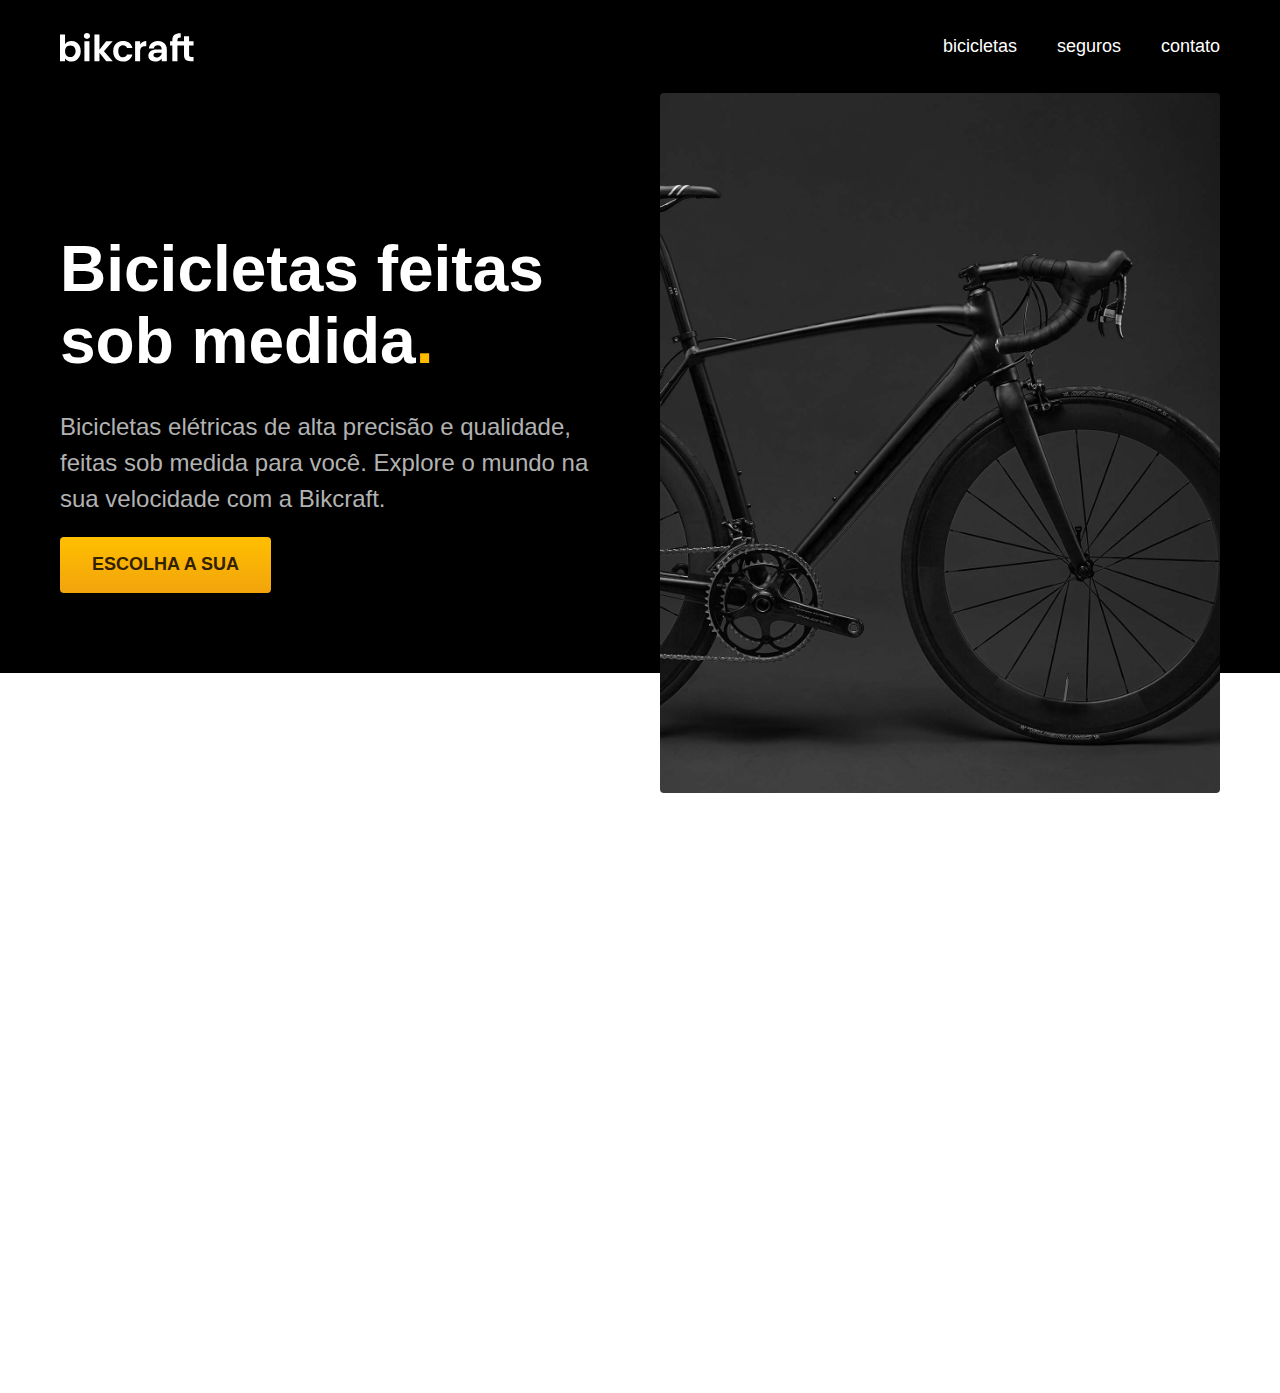
==== index.html @ 52e26231 "alteracoes" ====
<!DOCTYPE html>
<html lang="pt-br">

<head>
  <meta charset="UTF-8">
  <meta http-equiv="X-UA-Compatible" content="IE=edge">
  <meta name="viewport" content="width=device-width, initial-scale=1.0">
  <title>Bikcraft - Bicicletas Elétricas </title>
  <meta name="Bicicletas elétricas de alta precisão e qualidade, feitas sob medida para o cliente. Explore o mundo na sua velocidade com a Bikcraft.">
  <link rel="stylesheet" href="css/style.css">

</head>

<body>
  <header class="header-bg">
    <div class="header">
      <a href="./"><img src="img/bikcraft.svg" alt="Bikcraft"></a>

      <nav aria-label="primaria">
        <ul class="header-menu">
          <li><a href="./bicicletas.html">bicicletas</a></li>
          <li><a href="./seguros.html">seguros</a></li>
          <li><a href="./contato.html">contato</a></li>
        </ul>
      </nav>
    </div>
  </header>
  <main class="introducao-bg">
    <div class="introducao">
      <div class="introducao-conteudo">
        <h1>Bicicletas feitas sob medida<span>.</span></h1>
        <p>Bicicletas elétricas de alta precisão e qualidade, feitas sob medida para você. Explore o mundo na sua velocidade com a Bikcraft. </p>
        <a href="./bicicletas.html">Escolha a sua</a>
      </div>
      <div>
        <img src="img/fotos/introducao.jpg" alt="Bicicleta elétrica preta">
      </div>
    </div>
  </main>
</body>

</html>
---- css/style.css ----
body {
  margin: 0px;
  font-family: Arial, Helvetica, sans-serif;
  padding-bottom: 600px;
}

h1,
ul,
p {
  margin: 0px;
}

ul {
  padding: 0px;
  list-style: none;
}

a {
  text-decoration: none;
  color: inherit;
}

img {
  max-width: 100%;
  display: block;
}

.header-bg {
  background-color: #000000;
}

.header {
  display: flex;
  flex-wrap: wrap;
  justify-content: space-between;
  gap: 20px;
  align-items: center;
  box-sizing: border-box;
  padding: 20px;
  max-width: 1200px;
  margin-left: auto;
  margin-right: auto;
}

.header-menu {
  display: flex;
  flex-wrap: wrap;
  gap: 40px;
}

.header-menu a {
  color: #ffffff;
  display: inline-block;
  padding: 16px 0px;
  font-size: 18px;
  position: relative;
}

.header-menu a:after {
  content: "";
  display: block;
  height: 2px;
  width: 0px;
  background: #ffffff;
  margin-top: 4px;
  transition: 0.3s;
  position: absolute;
}

.header-menu a:hover:after {
  width: 100%;
}

@media (max-width: 800px) {
  .header-menu {
    gap: 20px;
  }
  .header-menu a {
    background: #111111;
    padding: 12px 16px;
    border-radius: 4px;
  }
  .header-menu a:hover {
    background: #2e2e2e;
  }
  .header a:after {
    display: none;
  }
}

@media (max-width: 600px) {
  .header-menu {
    gap: 12px;
  }
  .header-menu a {
    padding: 8px 12px;
    font-size: 14px;
  }
}

.introducao-bg {
  background: #000000;
  color: #ffffff;
  box-shadow: inset 0 -120px #ffffff;
}

.introducao {
  display: grid;
  grid-template-columns: 1fr 1fr;
  gap: 0px 40px;
  box-sizing: border-box;
  max-width: 1200px;
  padding-left: 20px;
  padding-right: 20px;
  margin-left: auto;
  margin-right: auto;
}

.introducao-conteudo {
  align-self: end;
  padding-bottom: 200px;
}

.introducao img {
  height: 100%;
  object-fit: cover;
  border-radius: 4px;
}

.introducao h1 {
  margin-bottom: 32px;
  font-size: 64px;
  line-height: 1.125;
}

.introducao h1 span {
  color: #ffbb00;
}

.introducao p {
  margin-bottom: 20px;
  font-size: 24px;
  line-height: 1.5;
  color: #b2b2b2;
}

.introducao a {
  display: inline-block;
  padding: 16px 32px;
  background: linear-gradient(#ffbf00, #f2a40c);
  border-radius: 4px;
  box-shadow: 0 1px 2px rgba(0, 0, 0, 0.1);
  text-transform: uppercase;
  color: #332200;
  font-size: 18px;
  line-height: 1.33;
  font-weight: bold;
}

.introducao a:hover {
  background: linear-gradient(#ffb60d, #e59317);
}
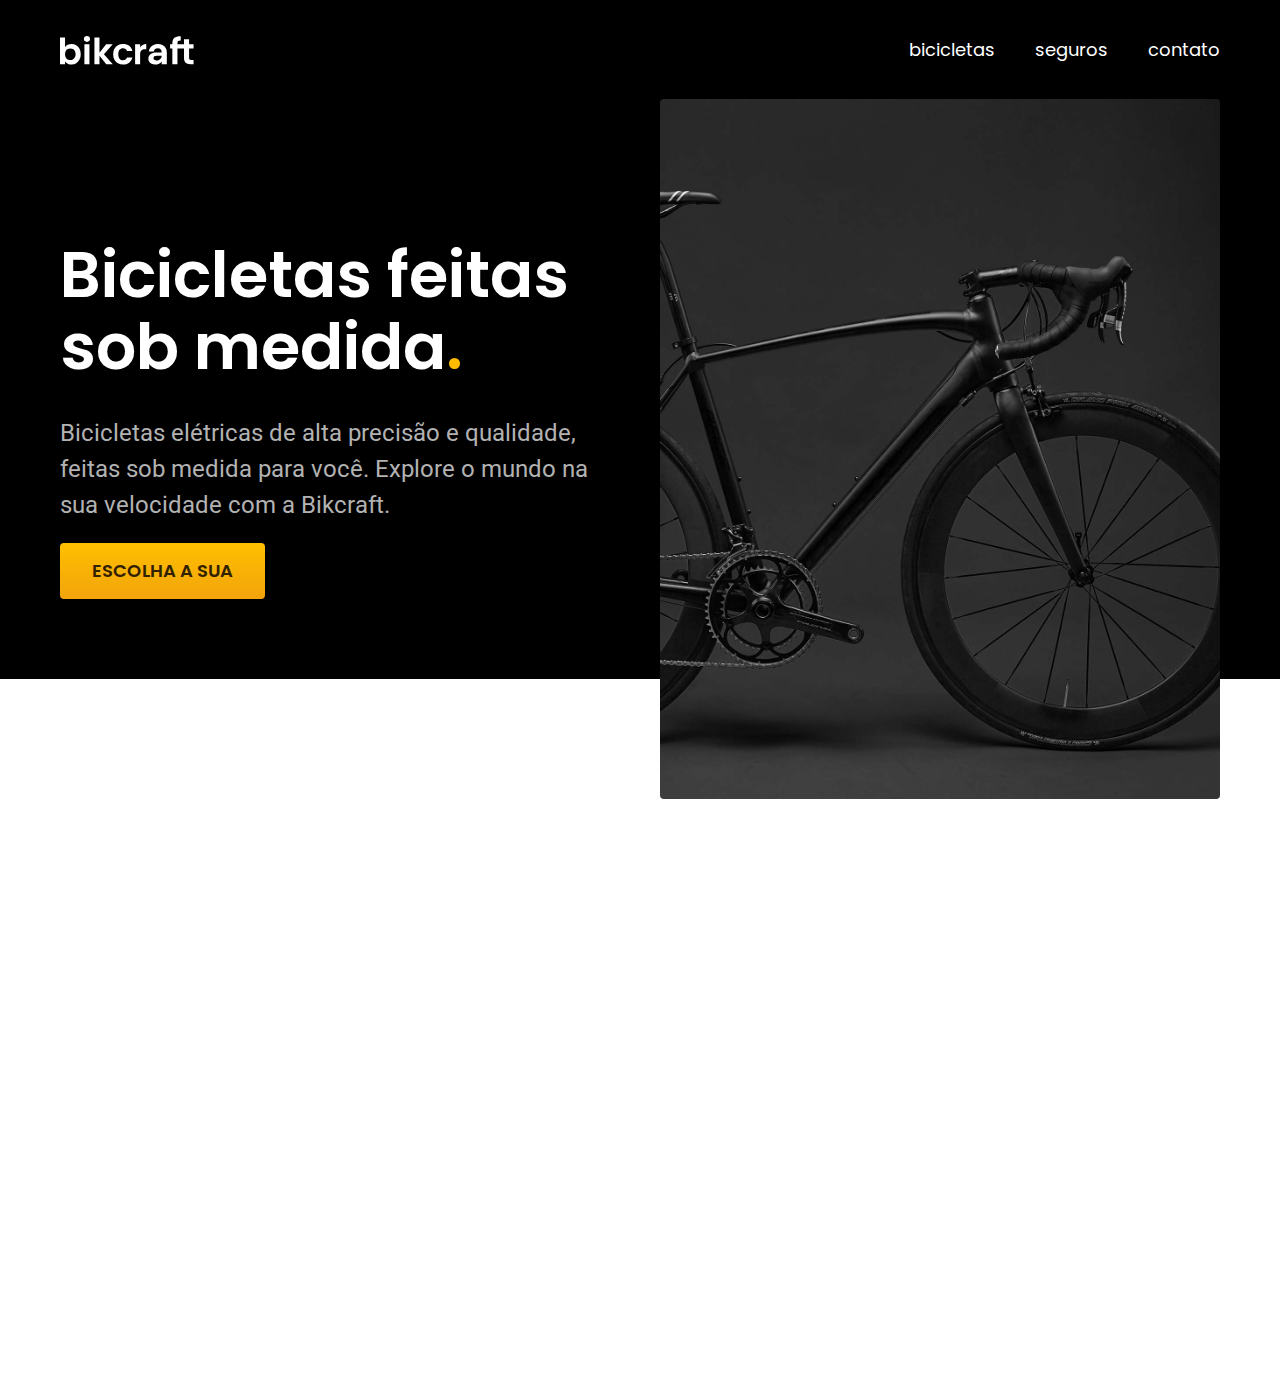
==== commit 17a36cf6: "alteracoes" ====
--- a/index.html
+++ b/index.html
@@ -8,6 +8,9 @@
   <title>Bikcraft - Bicicletas Elétricas </title>
   <meta name="Bicicletas elétricas de alta precisão e qualidade, feitas sob medida para o cliente. Explore o mundo na sua velocidade com a Bikcraft.">
   <link rel="stylesheet" href="css/style.css">
+  <link rel="preconnect" href="https://fonts.googleapis.com">
+  <link rel="preconnect" href="https://fonts.gstatic.com" crossorigin>
+  <link href="https://fonts.googleapis.com/css2?family=Fira+Sans:wght@400;700&family=Poppins:wght@400;600&family=Roboto:wght@400;500&display=swap" rel="stylesheet">
 
 </head>
 
--- a/css/style.css
+++ b/css/style.css
@@ -54,6 +54,8 @@
   padding: 16px 0px;
   font-size: 18px;
   position: relative;
+  font-family: "Poppins";
+  font-weight: 400;
 }
 
 .header-menu a:after {
@@ -131,6 +133,8 @@
   margin-bottom: 32px;
   font-size: 64px;
   line-height: 1.125;
+  font-family: "Poppins";
+  font-weight: 600;
 }
 
 .introducao h1 span {
@@ -142,6 +146,8 @@
   font-size: 24px;
   line-height: 1.5;
   color: #b2b2b2;
+  font-family: "Roboto";
+  font-weight: 400;
 }
 
 .introducao a {
@@ -154,9 +160,49 @@
   color: #332200;
   font-size: 18px;
   line-height: 1.33;
-  font-weight: bold;
+  font-family: "Poppins";
+  font-weight: 600;
 }
 
 .introducao a:hover {
   background: linear-gradient(#ffb60d, #e59317);
 }
+
+@media (max-width: 600px) {
+  .introducao a {
+    padding: 12px 16px;
+    font-size: 16px;
+  }
+}
+
+@media (max-width: 1200px) {
+  .introducao h1 {
+    font-size: 48px;
+  }
+  .introducao p {
+    font-size: 18px;
+  }
+}
+
+@media (max-width: 800px) {
+  .introducao-bg {
+    background: #111111;
+    padding-top: 40px;
+    box-shadow: inset 0 -60px #ffffff;
+  }
+  .introducao {
+    grid-template-columns: 1fr;
+    gap: 32px;
+  }
+  .introducao-conteudo {
+    padding-bottom: 0px;
+  }
+  .introducao h1 {
+    font-size: 32px;
+    margin-bottom: 16px;
+  }
+  .introducao img {
+    height: 300px;
+    width: 100%;
+  }
+}
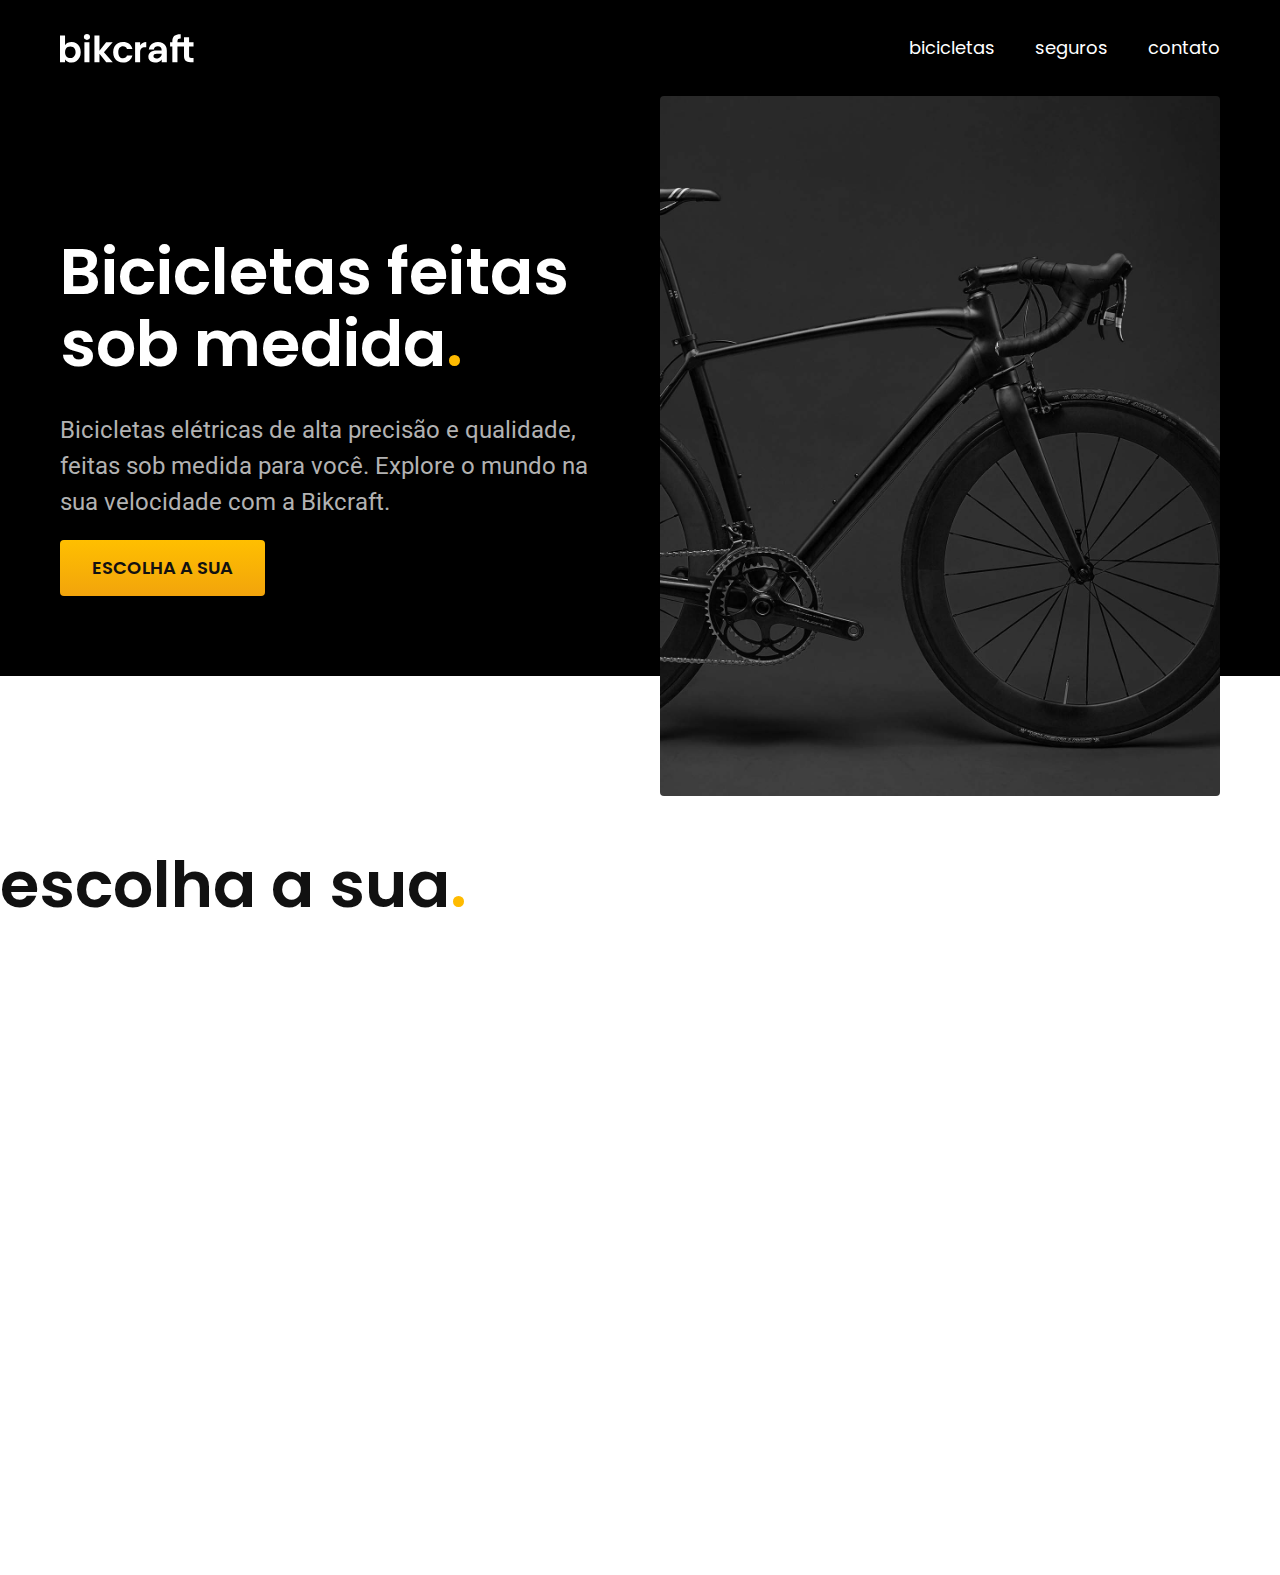
==== commit de8688c9: "css utilitario" ====
--- a/index.html
+++ b/index.html
@@ -20,7 +20,7 @@
       <a href="./"><img src="img/bikcraft.svg" alt="Bikcraft"></a>
 
       <nav aria-label="primaria">
-        <ul class="header-menu">
+        <ul class="header-menu font-1-m cor-0">
           <li><a href="./bicicletas.html">bicicletas</a></li>
           <li><a href="./seguros.html">seguros</a></li>
           <li><a href="./contato.html">contato</a></li>
@@ -31,15 +31,16 @@
   <main class="introducao-bg">
     <div class="introducao">
       <div class="introducao-conteudo">
-        <h1>Bicicletas feitas sob medida<span>.</span></h1>
-        <p>Bicicletas elétricas de alta precisão e qualidade, feitas sob medida para você. Explore o mundo na sua velocidade com a Bikcraft. </p>
-        <a href="./bicicletas.html">Escolha a sua</a>
+        <h1 class="font-1-xxl cor-0">Bicicletas feitas sob medida<span class="cor-p1">.</span></h1>
+        <p class="font-2-l cor-5">Bicicletas elétricas de alta precisão e qualidade, feitas sob medida para você. Explore o mundo na sua velocidade com a Bikcraft. </p>
+        <a class="botao" href="./bicicletas.html">Escolha a sua</a>
       </div>
       <div>
         <img src="img/fotos/introducao.jpg" alt="Bicicleta elétrica preta">
       </div>
     </div>
   </main>
+  <h2 class="font-1-xxl">escolha a sua<span class="cor-p1">.</span></h2>
 </body>
 
 </html>--- a/css/style.css
+++ b/css/style.css
@@ -1,208 +1,10 @@
-body {
-  margin: 0px;
-  font-family: Arial, Helvetica, sans-serif;
-  padding-bottom: 600px;
-}
+@import "home/introducao.css";
+@import "utilidades/tipografia.css";
+@import "utilidades/cores.css";
+@import "global/global.css";
 
-h1,
-ul,
-p {
-  margin: 0px;
-}
+/* Utilidades */
+@import "utilidades/componentes.css";
 
-ul {
-  padding: 0px;
-  list-style: none;
-}
-
-a {
-  text-decoration: none;
-  color: inherit;
-}
-
-img {
-  max-width: 100%;
-  display: block;
-}
-
-.header-bg {
-  background-color: #000000;
-}
-
-.header {
-  display: flex;
-  flex-wrap: wrap;
-  justify-content: space-between;
-  gap: 20px;
-  align-items: center;
-  box-sizing: border-box;
-  padding: 20px;
-  max-width: 1200px;
-  margin-left: auto;
-  margin-right: auto;
-}
-
-.header-menu {
-  display: flex;
-  flex-wrap: wrap;
-  gap: 40px;
-}
-
-.header-menu a {
-  color: #ffffff;
-  display: inline-block;
-  padding: 16px 0px;
-  font-size: 18px;
-  position: relative;
-  font-family: "Poppins";
-  font-weight: 400;
-}
-
-.header-menu a:after {
-  content: "";
-  display: block;
-  height: 2px;
-  width: 0px;
-  background: #ffffff;
-  margin-top: 4px;
-  transition: 0.3s;
-  position: absolute;
-}
-
-.header-menu a:hover:after {
-  width: 100%;
-}
-
-@media (max-width: 800px) {
-  .header-menu {
-    gap: 20px;
-  }
-  .header-menu a {
-    background: #111111;
-    padding: 12px 16px;
-    border-radius: 4px;
-  }
-  .header-menu a:hover {
-    background: #2e2e2e;
-  }
-  .header a:after {
-    display: none;
-  }
-}
-
-@media (max-width: 600px) {
-  .header-menu {
-    gap: 12px;
-  }
-  .header-menu a {
-    padding: 8px 12px;
-    font-size: 14px;
-  }
-}
-
-.introducao-bg {
-  background: #000000;
-  color: #ffffff;
-  box-shadow: inset 0 -120px #ffffff;
-}
-
-.introducao {
-  display: grid;
-  grid-template-columns: 1fr 1fr;
-  gap: 0px 40px;
-  box-sizing: border-box;
-  max-width: 1200px;
-  padding-left: 20px;
-  padding-right: 20px;
-  margin-left: auto;
-  margin-right: auto;
-}
-
-.introducao-conteudo {
-  align-self: end;
-  padding-bottom: 200px;
-}
-
-.introducao img {
-  height: 100%;
-  object-fit: cover;
-  border-radius: 4px;
-}
-
-.introducao h1 {
-  margin-bottom: 32px;
-  font-size: 64px;
-  line-height: 1.125;
-  font-family: "Poppins";
-  font-weight: 600;
-}
-
-.introducao h1 span {
-  color: #ffbb00;
-}
-
-.introducao p {
-  margin-bottom: 20px;
-  font-size: 24px;
-  line-height: 1.5;
-  color: #b2b2b2;
-  font-family: "Roboto";
-  font-weight: 400;
-}
-
-.introducao a {
-  display: inline-block;
-  padding: 16px 32px;
-  background: linear-gradient(#ffbf00, #f2a40c);
-  border-radius: 4px;
-  box-shadow: 0 1px 2px rgba(0, 0, 0, 0.1);
-  text-transform: uppercase;
-  color: #332200;
-  font-size: 18px;
-  line-height: 1.33;
-  font-family: "Poppins";
-  font-weight: 600;
-}
-
-.introducao a:hover {
-  background: linear-gradient(#ffb60d, #e59317);
-}
-
-@media (max-width: 600px) {
-  .introducao a {
-    padding: 12px 16px;
-    font-size: 16px;
-  }
-}
-
-@media (max-width: 1200px) {
-  .introducao h1 {
-    font-size: 48px;
-  }
-  .introducao p {
-    font-size: 18px;
-  }
-}
-
-@media (max-width: 800px) {
-  .introducao-bg {
-    background: #111111;
-    padding-top: 40px;
-    box-shadow: inset 0 -60px #ffffff;
-  }
-  .introducao {
-    grid-template-columns: 1fr;
-    gap: 32px;
-  }
-  .introducao-conteudo {
-    padding-bottom: 0px;
-  }
-  .introducao h1 {
-    font-size: 32px;
-    margin-bottom: 16px;
-  }
-  .introducao img {
-    height: 300px;
-    width: 100%;
-  }
-}
+/* Home */
+@import "global/header.css";
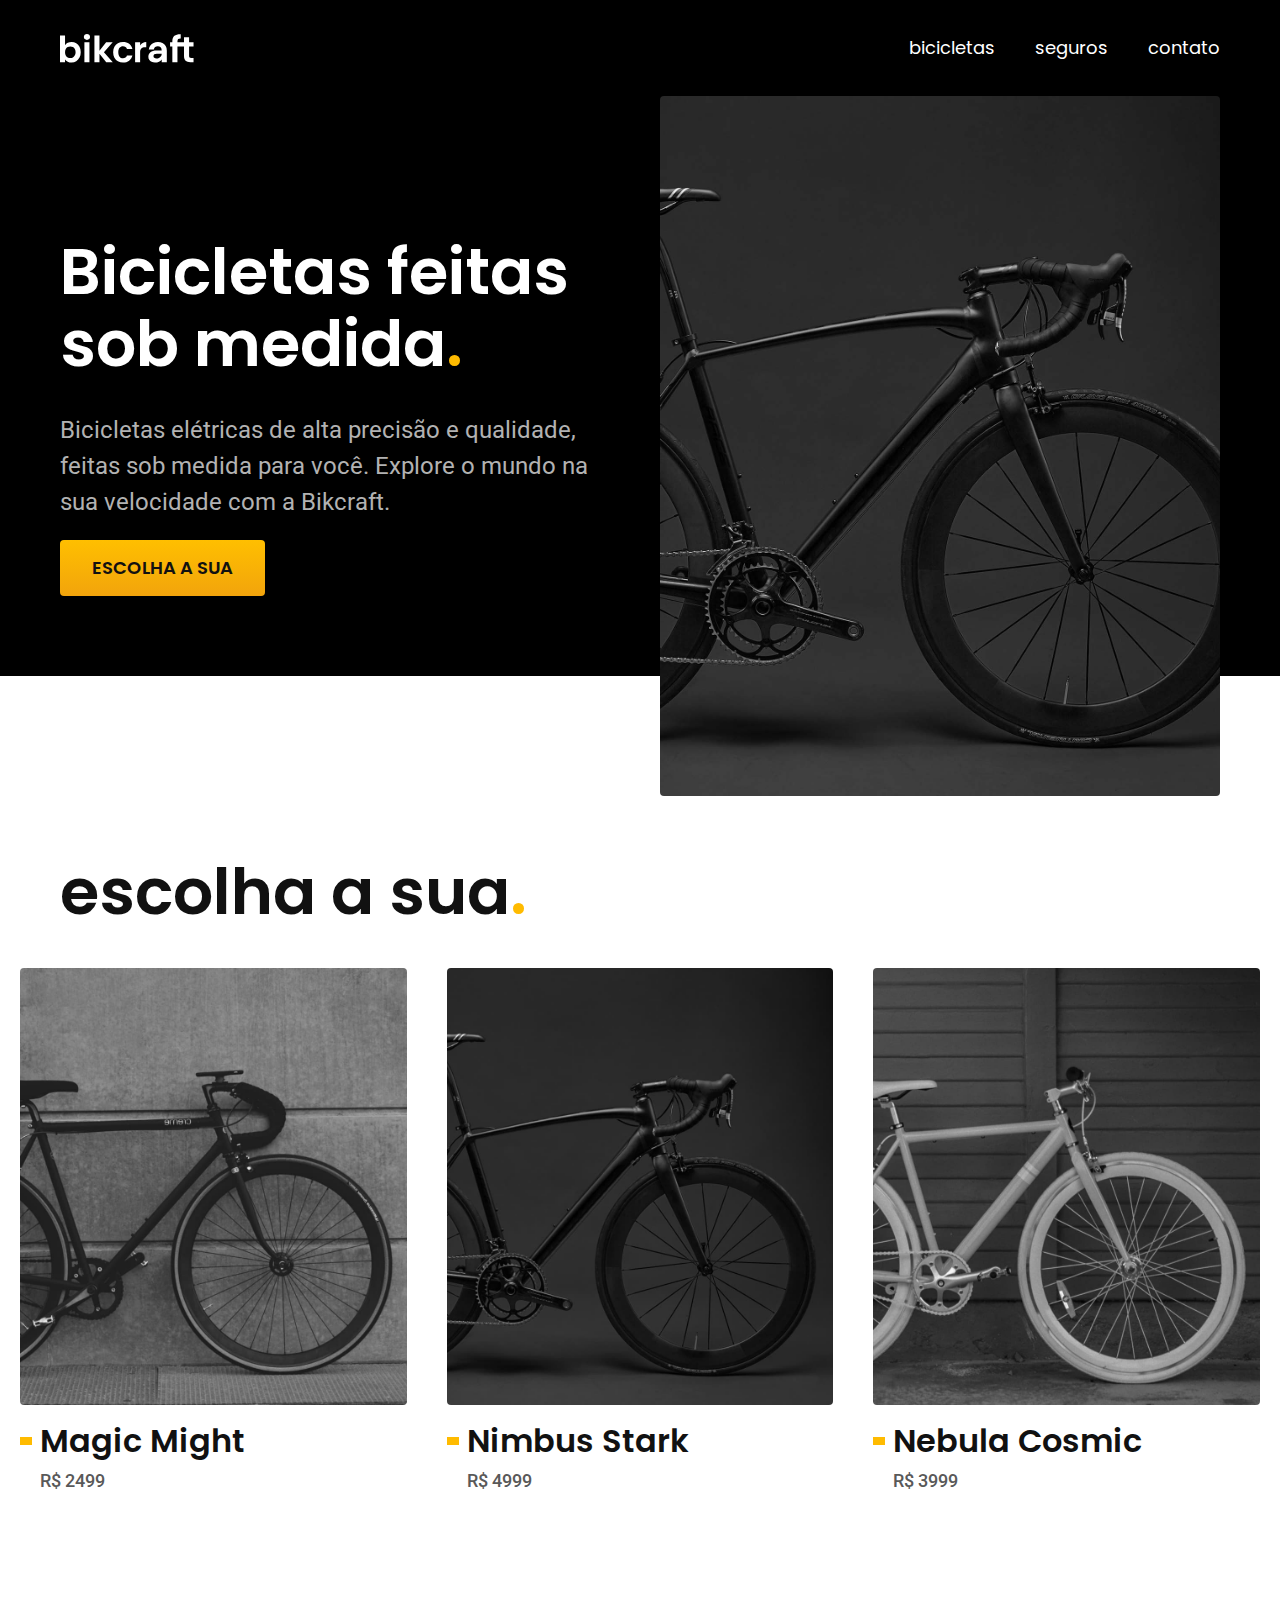
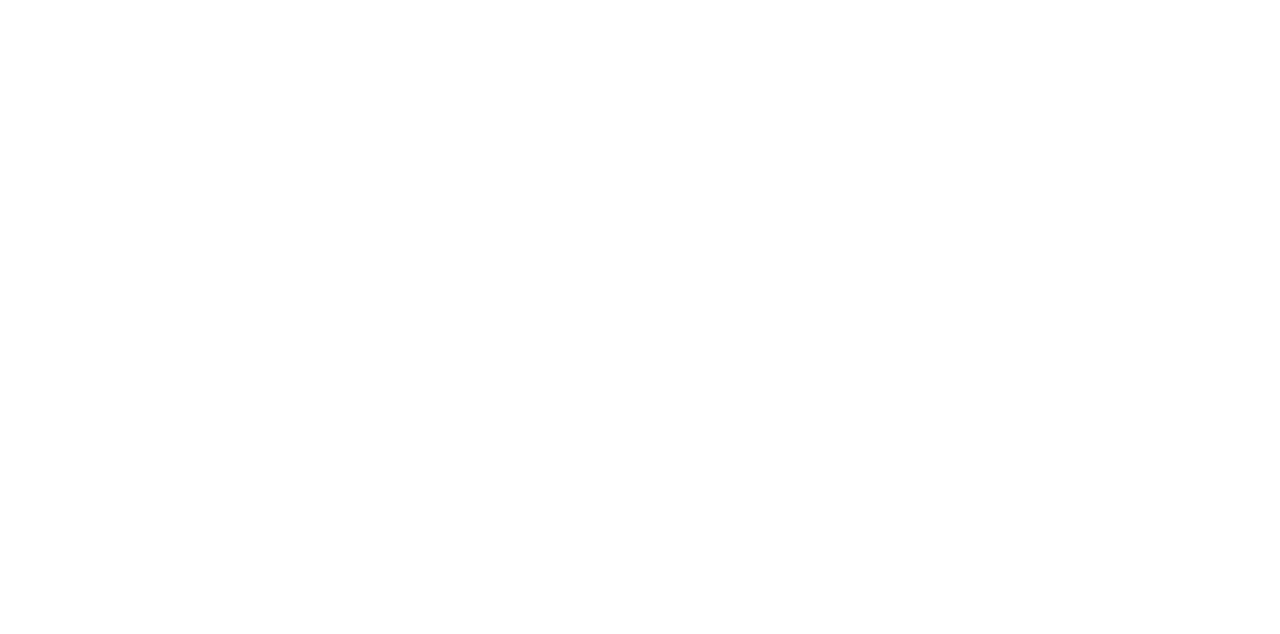
==== commit 971a2959: "bicicletas-lista" ====
--- a/index.html
+++ b/index.html
@@ -40,7 +40,32 @@
       </div>
     </div>
   </main>
-  <h2 class="font-1-xxl">escolha a sua<span class="cor-p1">.</span></h2>
+  <article class="bicicletas-lista">
+    <h2 class="font-1-xxl">escolha a sua<span class="cor-p1">.</span></h2>
+    <ul>
+      <li>
+        <a href="./bicicletas/magic.html">
+          <img src="img/bicicletas/magic-home.jpg" alt="Bicicleta preta">
+          <h3 class="font-1-xl">Magic Might</h3>
+          <span class="font-2-m cor-8">R$ 2499</span>
+        </a>
+      </li>
+      <li>
+        <a href="./bicicletas/nimbus.html">
+          <img src="img/bicicletas/nimbus-home.jpg" alt="Bicicleta preta">
+          <h3 class="font-1-xl">Nimbus Stark</h3>
+          <span class="font-2-m cor-8">R$ 4999</span>
+        </a>
+      </li>
+      <li>
+        <a href="./bicicletas/nebula.html">
+          <img src="img/bicicletas/nebula-home.jpg" alt="Bicicleta preta">
+          <h3 class="font-1-xl">Nebula Cosmic</h3>
+          <span class="font-2-m cor-8">R$ 3999</span>
+        </a>
+      </li>
+    </ul>
+  </article>
 </body>
 
 </html>--- a/css/style.css
+++ b/css/style.css
@@ -1,4 +1,4 @@
-@import "home/introducao.css";
+@import "global/header.css";
 @import "utilidades/tipografia.css";
 @import "utilidades/cores.css";
 @import "global/global.css";
@@ -7,4 +7,7 @@
 @import "utilidades/componentes.css";
 
 /* Home */
-@import "global/header.css";
+@import "home/introducao.css";
+
+/* Bicicletas */
+@import "bicicletas/bicicletas-lista.css";
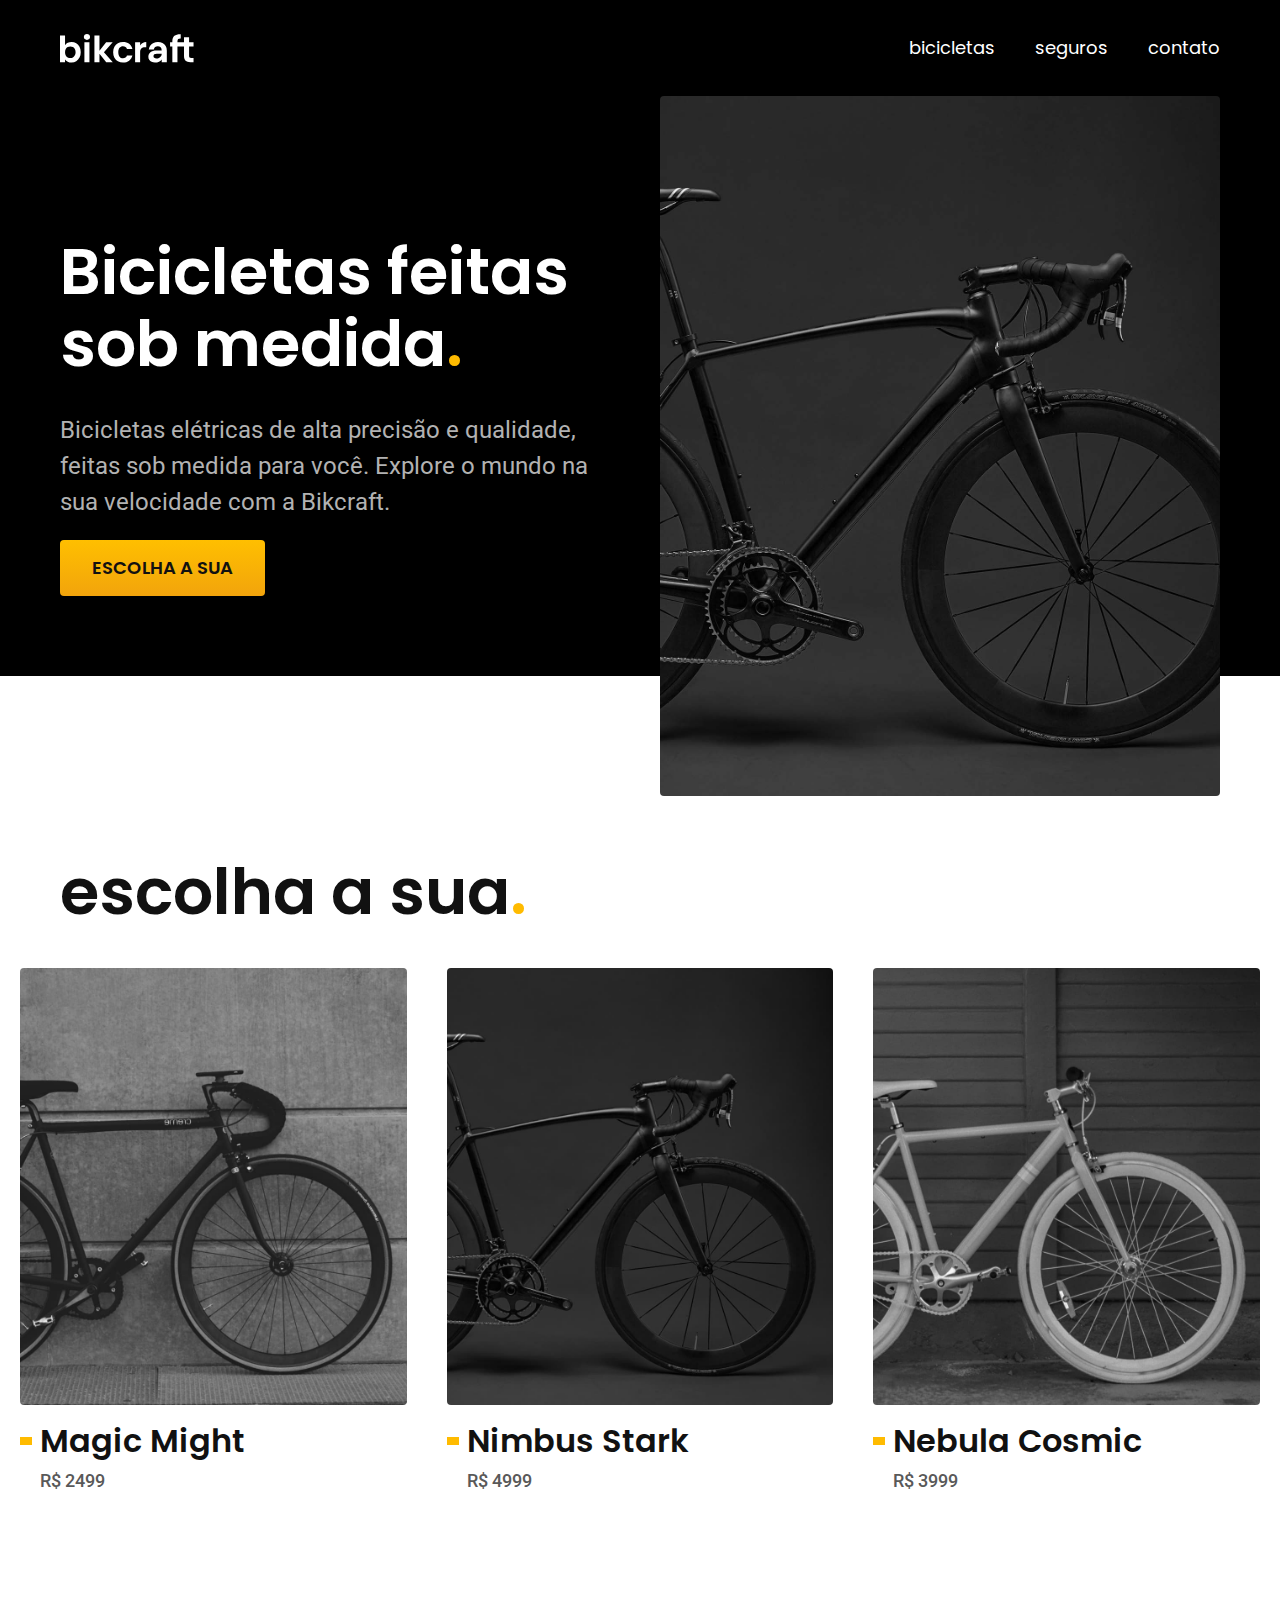
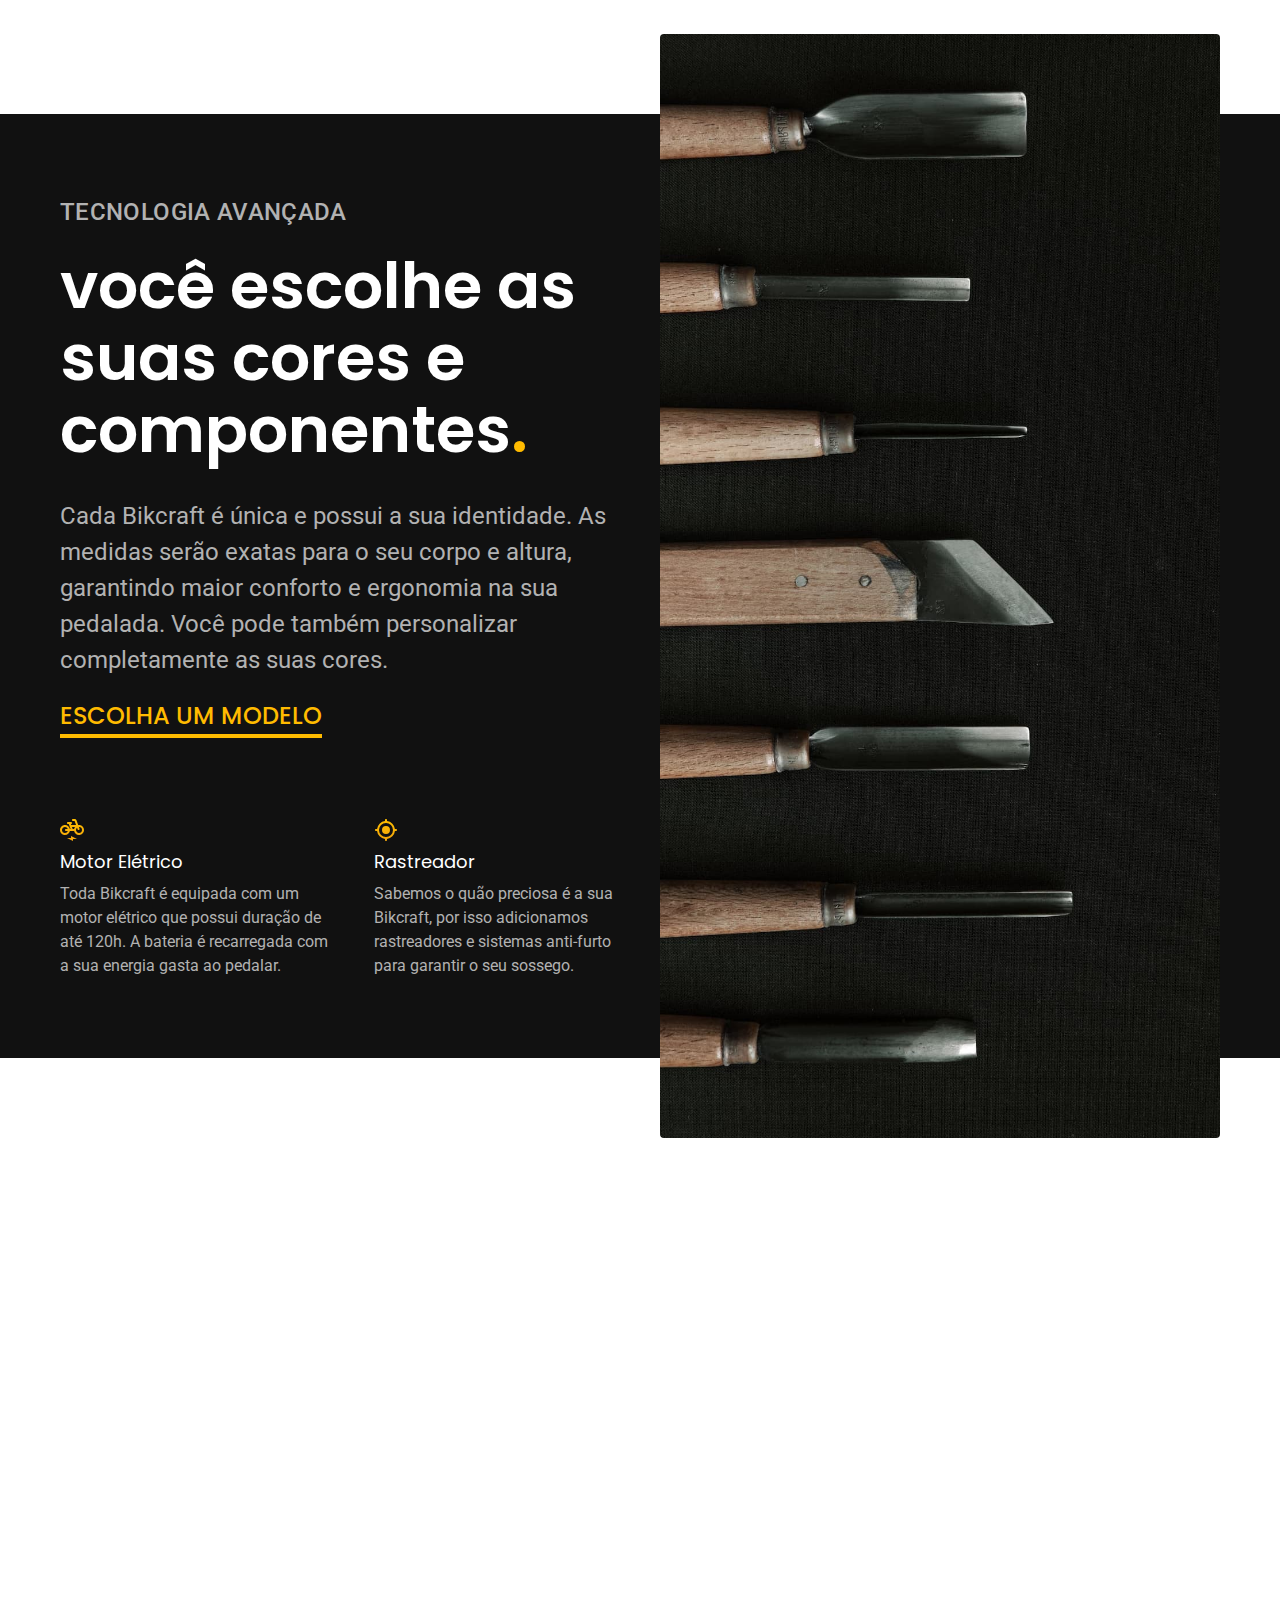
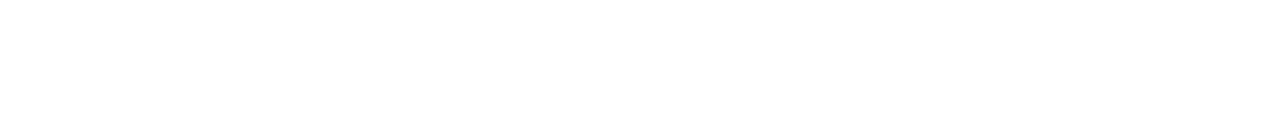
==== commit 93f7b207: "tecnologias" ====
--- a/index.html
+++ b/index.html
@@ -16,7 +16,7 @@
 
 <body>
   <header class="header-bg">
-    <div class="header">
+    <div class="header container">
       <a href="./"><img src="img/bikcraft.svg" alt="Bikcraft"></a>
 
       <nav aria-label="primaria">
@@ -29,7 +29,7 @@
     </div>
   </header>
   <main class="introducao-bg">
-    <div class="introducao">
+    <div class="introducao container ">
       <div class="introducao-conteudo">
         <h1 class="font-1-xxl cor-0">Bicicletas feitas sob medida<span class="cor-p1">.</span></h1>
         <p class="font-2-l cor-5">Bicicletas elétricas de alta precisão e qualidade, feitas sob medida para você. Explore o mundo na sua velocidade com a Bikcraft. </p>
@@ -41,7 +41,7 @@
     </div>
   </main>
   <article class="bicicletas-lista">
-    <h2 class="font-1-xxl">escolha a sua<span class="cor-p1">.</span></h2>
+    <h2 class=" container font-1-xxl">escolha a sua<span class="cor-p1">.</span></h2>
     <ul>
       <li>
         <a href="./bicicletas/magic.html">
@@ -66,6 +66,31 @@
       </li>
     </ul>
   </article>
+  <article class="tecnologia-bg">
+    <div class="tecnologia container">
+      <div class="tecnologia-conteudo">
+        <span class="font-2-l-b cor-5">Tecnologia Avançada</span>
+        <h2 class="font-1-xxl cor-0">você escolhe as suas cores e componentes<span class="cor-p1">.</span></h2>
+        <p class="font-2-l cor-5">Cada Bikcraft é única e possui a sua identidade. As medidas serão exatas para o seu corpo e altura, garantindo maior conforto e ergonomia na sua pedalada. Você pode também personalizar completamente as suas cores.</p>
+        <a class="link" href="bicicletas.html">Escolha um modelo</a>
+        <div class="tecnologia-vantagens">
+          <div>
+            <img src="img/icones/eletrica.svg" alt="">
+            <h3 class="font-1-m cor-0">Motor Elétrico</h3>
+            <p class="font-2-s cor-5">Toda Bikcraft é equipada com um motor elétrico que possui duração de até 120h. A bateria é recarregada com a sua energia gasta ao pedalar.</p>
+          </div>
+          <div>
+            <img src="img/icones/rastreador.svg" alt="">
+            <h3 class="font-1-m cor-0">Rastreador</h3>
+            <p class="font-2-s cor-5">Sabemos o quão preciosa é a sua Bikcraft, por isso adicionamos rastreadores e sistemas anti-furto para garantir o seu sossego.</p>
+          </div>
+        </div>
+      </div>
+      <div class="tecnologia-imagem">
+        <img src="img/fotos/tecnologia.jpg" alt="">
+      </div>
+    </div>
+  </article>
 </body>
 
 </html>--- a/css/style.css
+++ b/css/style.css
@@ -8,6 +8,7 @@
 
 /* Home */
 @import "home/introducao.css";
+@import "home/tecnologia.css";
 
 /* Bicicletas */
 @import "bicicletas/bicicletas-lista.css";
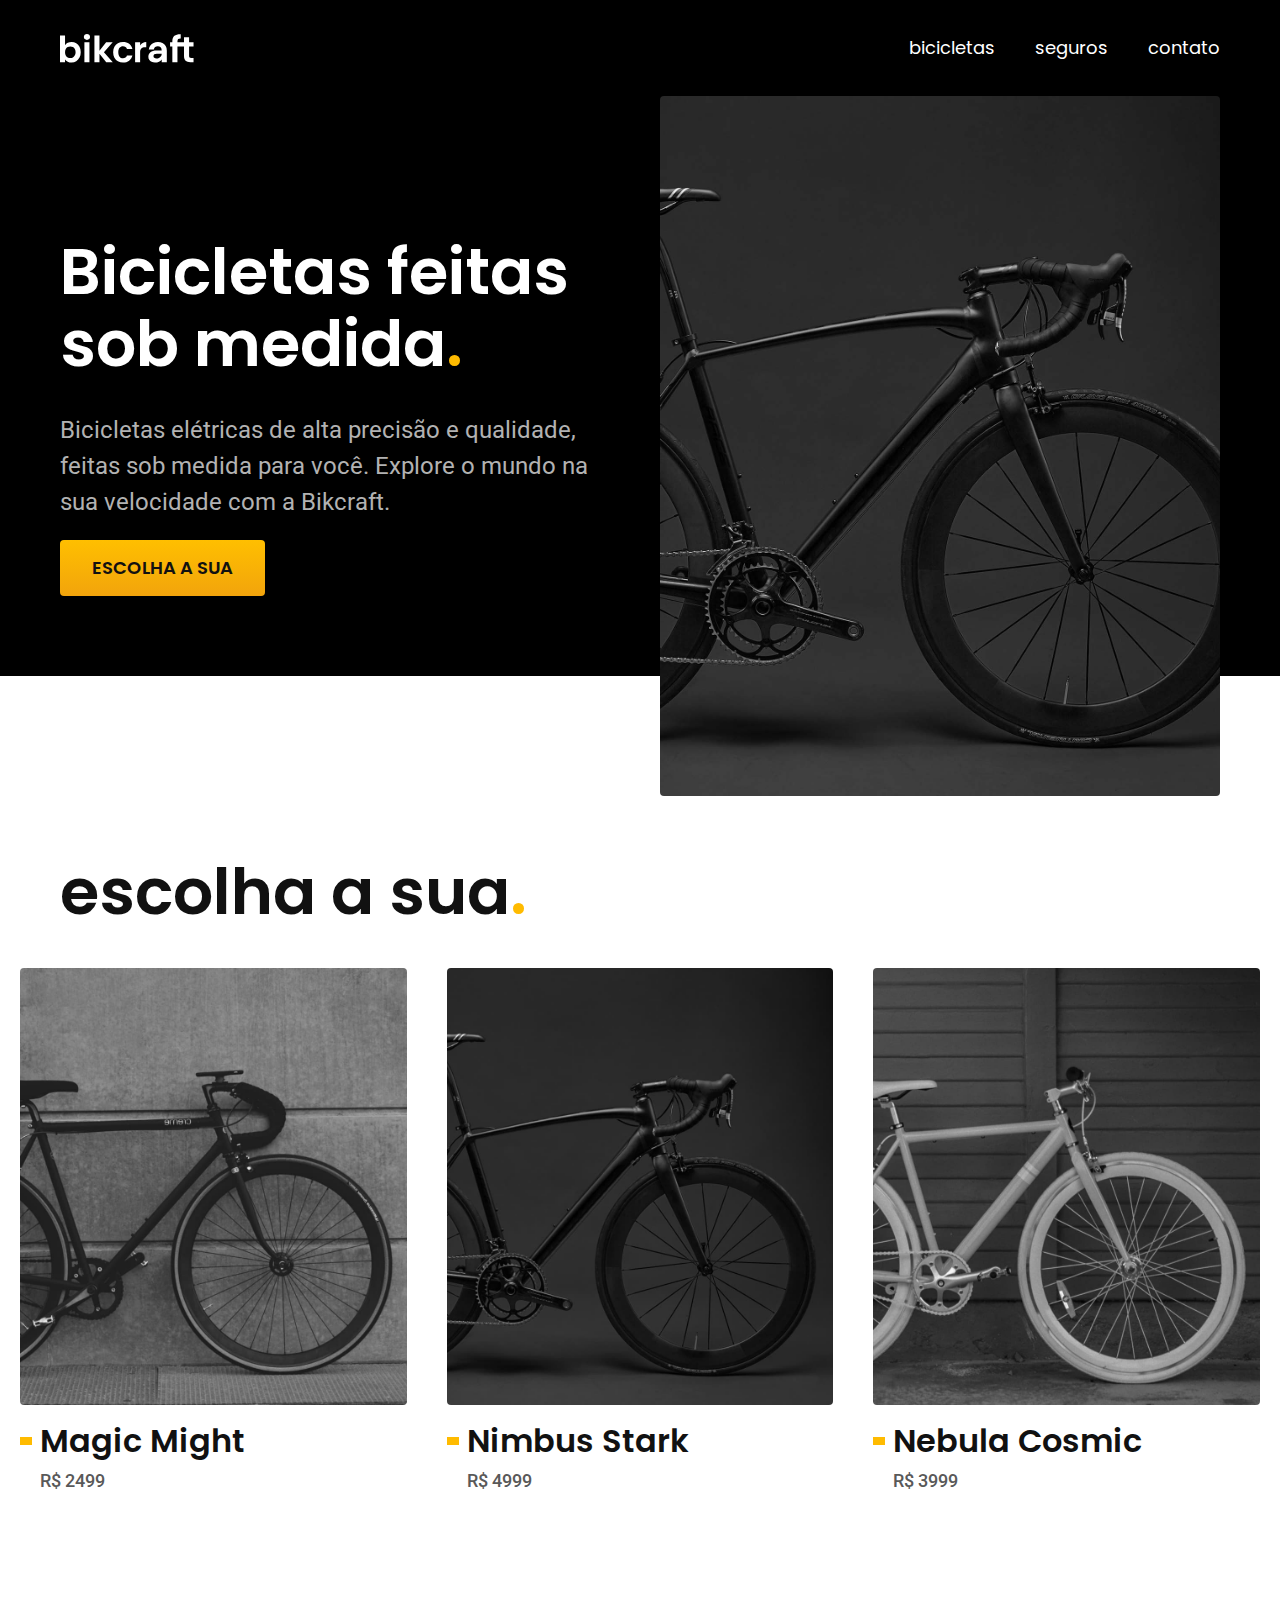
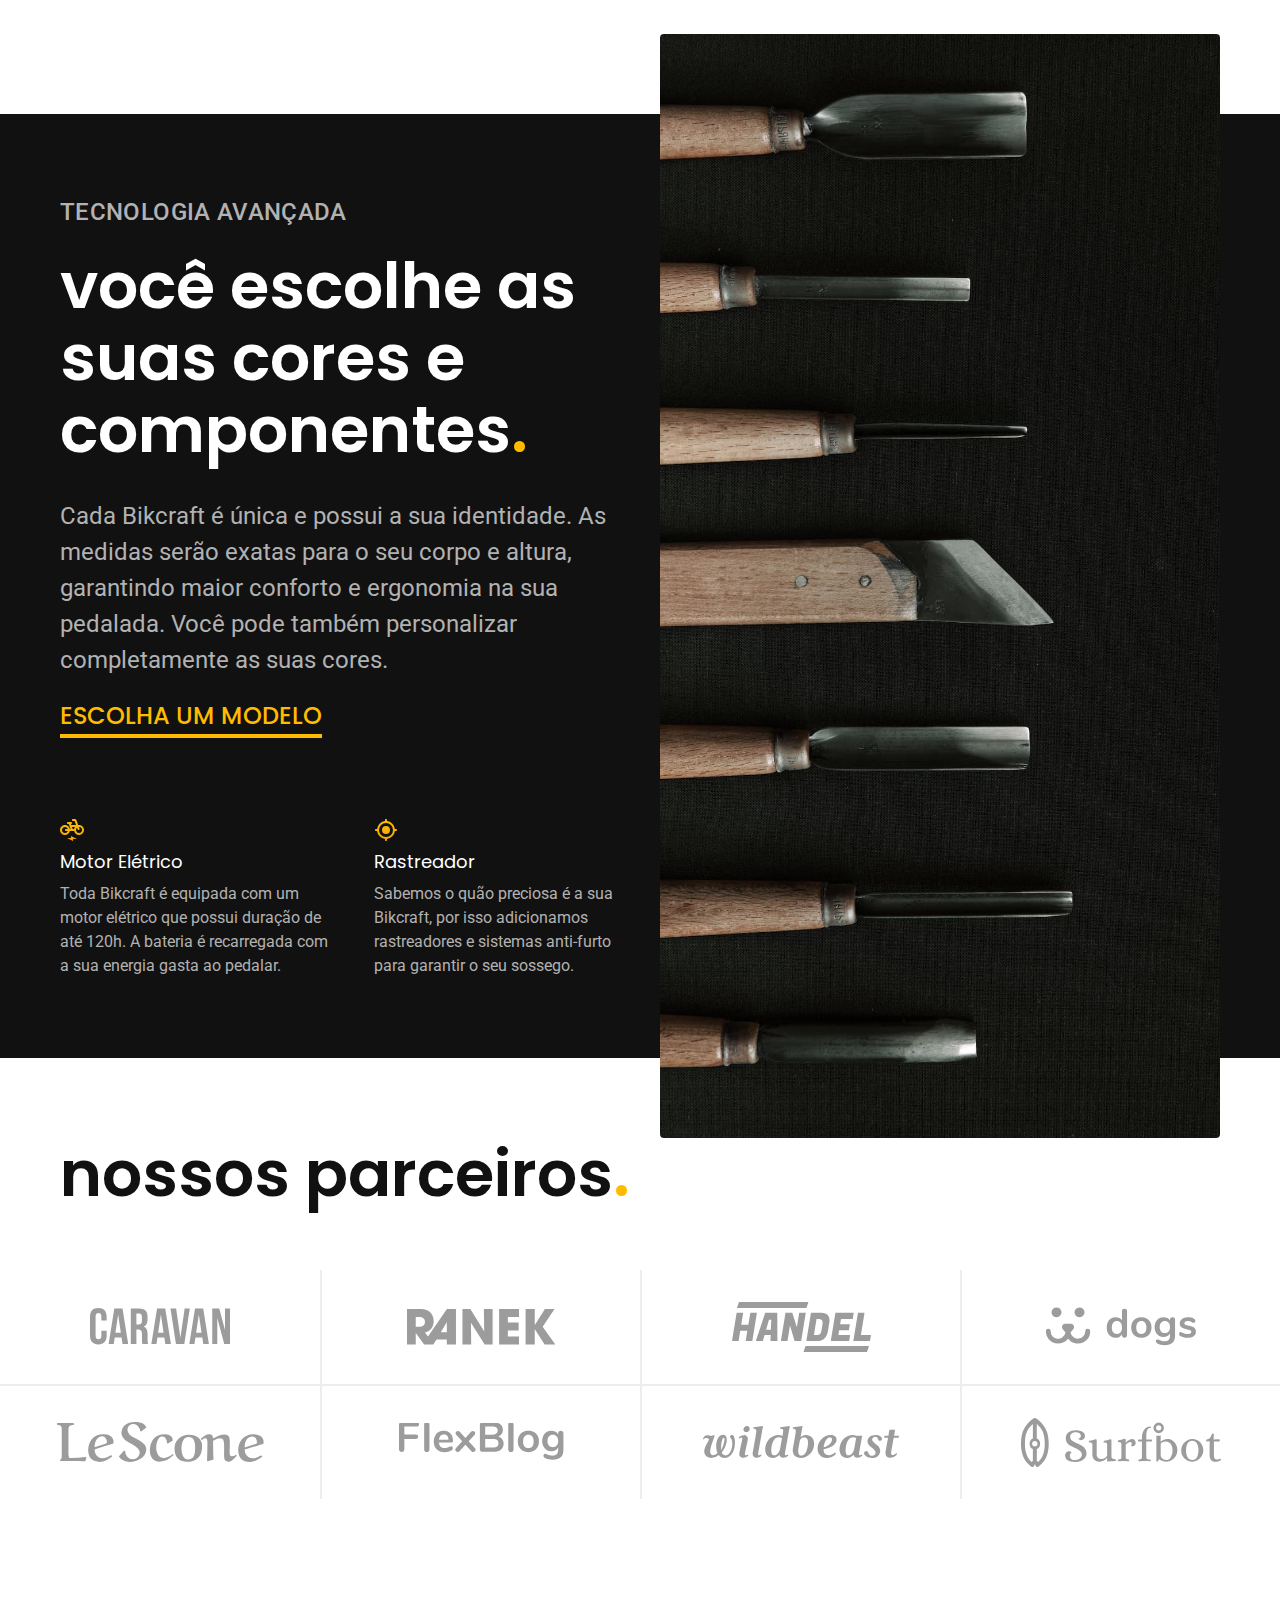
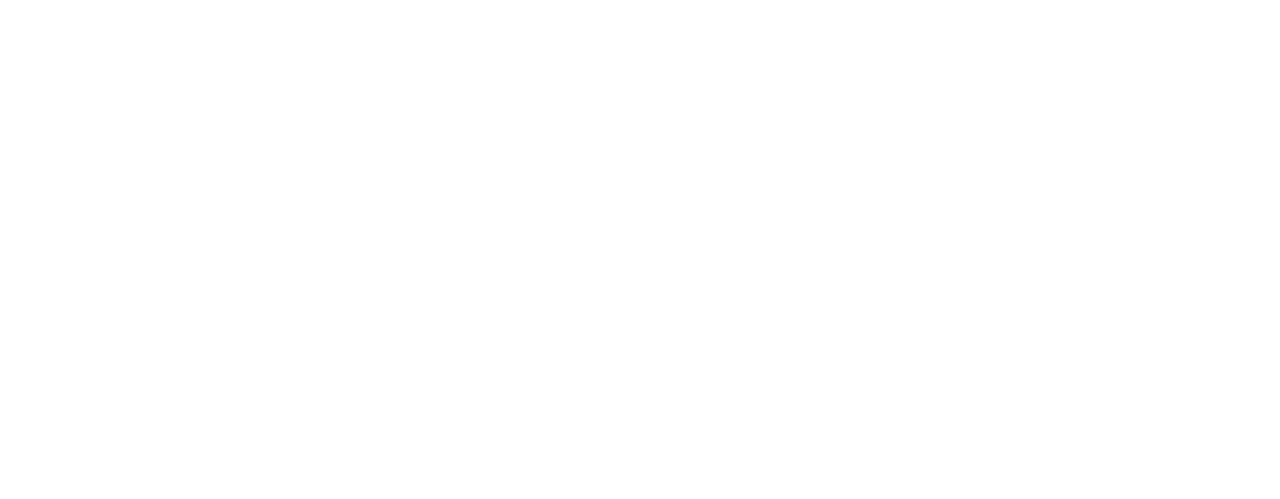
==== commit 5f161eaa: "parceiros" ====
--- a/index.html
+++ b/index.html
@@ -91,6 +91,19 @@
       </div>
     </div>
   </article>
+  <section class="parceiros" aria-label="Nossos Parceiros">
+    <h2 class=" container font-1-xxl">nossos parceiros<span class="cor-p1">.</span></h2>
+    <ul>
+      <li><img src="img/parceiros/caravan.svg" alt="caravan"></li>
+      <li><img src="img/parceiros/ranek.svg" alt="ranek"></li>
+      <li><img src="img/parceiros/handel.svg" alt="handel"></li>
+      <li><img src="img/parceiros/dogs.svg" alt="dogs"></li>
+      <li><img src="img/parceiros/lescone.svg" alt="lescone"></li>
+      <li><img src="img/parceiros/flexblog.svg" alt="flexblog"></li>
+      <li><img src="img/parceiros/wildbeast.svg" alt="wildbeast"></li>
+      <li><img src="img/parceiros/surfbot.svg" alt="surfbot"></li>
+    </ul>
+  </section>
 </body>
 
 </html>--- a/css/style.css
+++ b/css/style.css
@@ -9,6 +9,7 @@
 /* Home */
 @import "home/introducao.css";
 @import "home/tecnologia.css";
+@import "home/parceiros.css";
 
 /* Bicicletas */
 @import "bicicletas/bicicletas-lista.css";
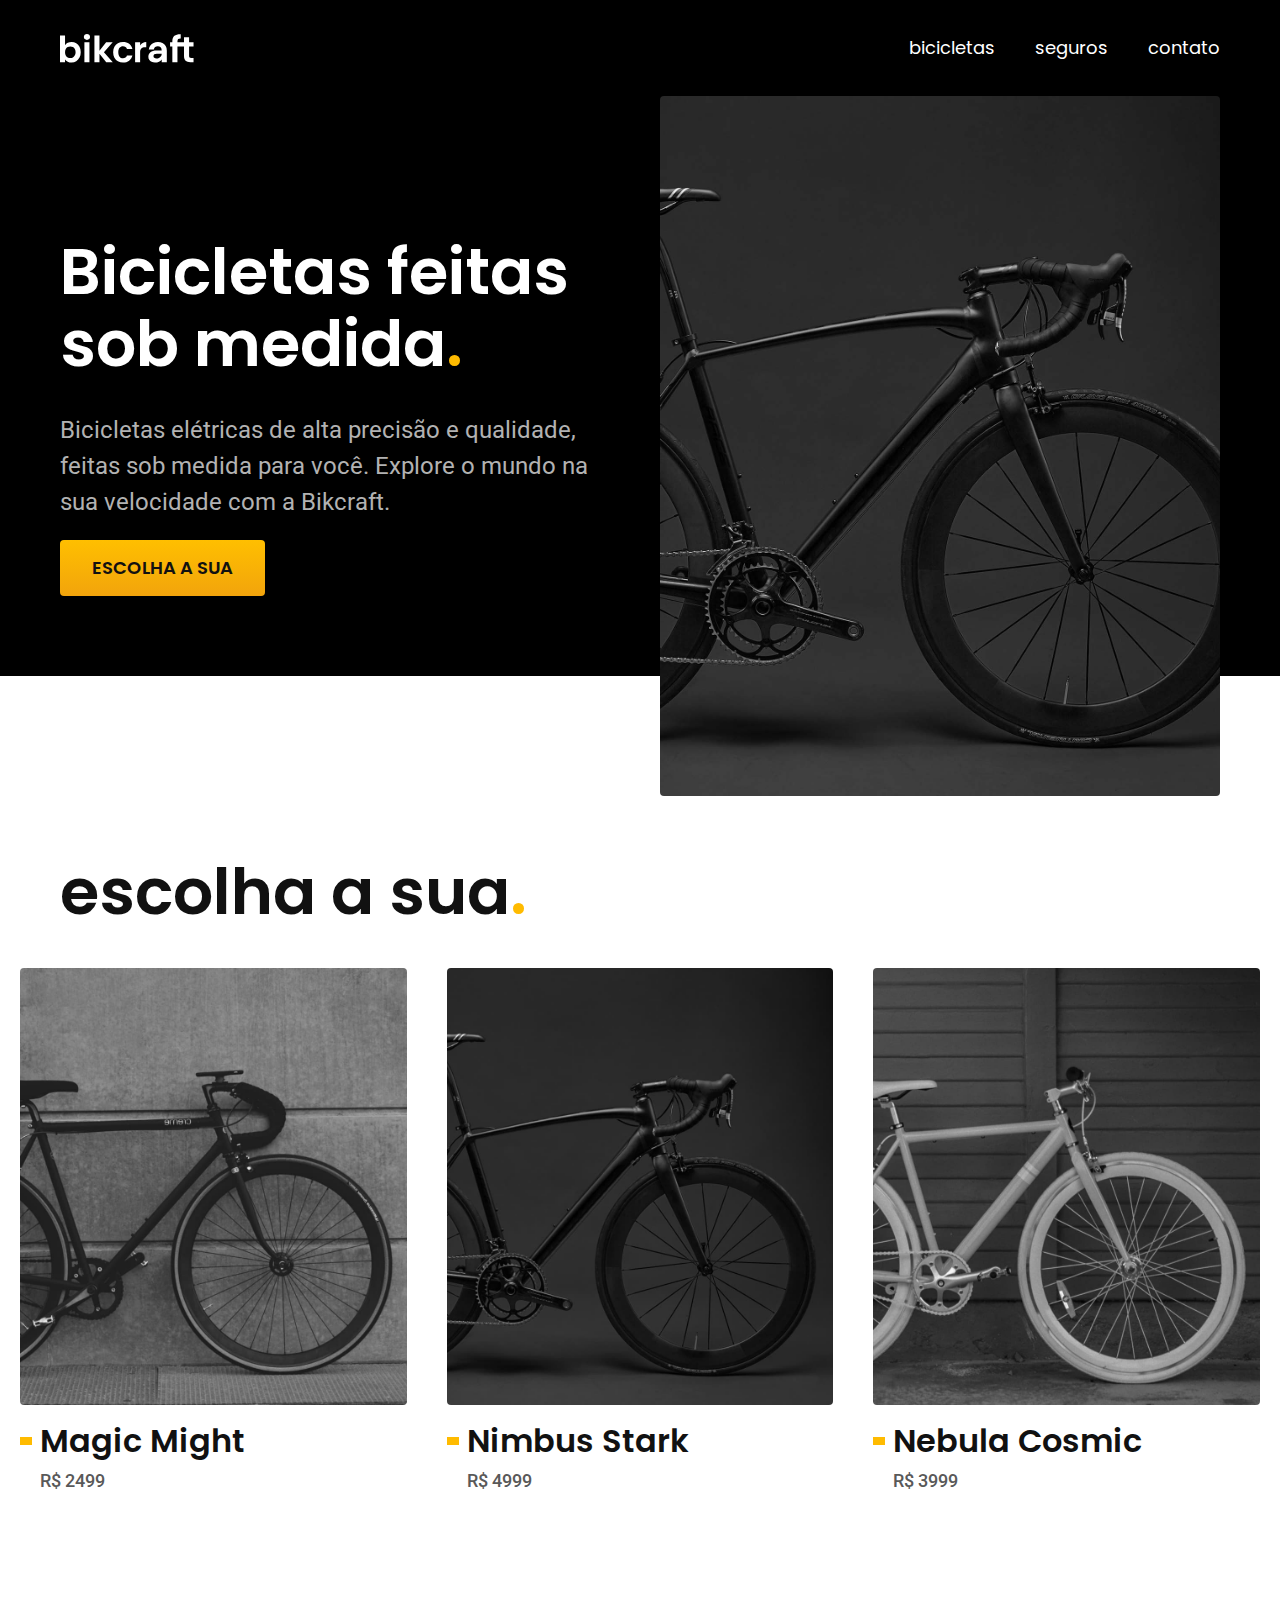
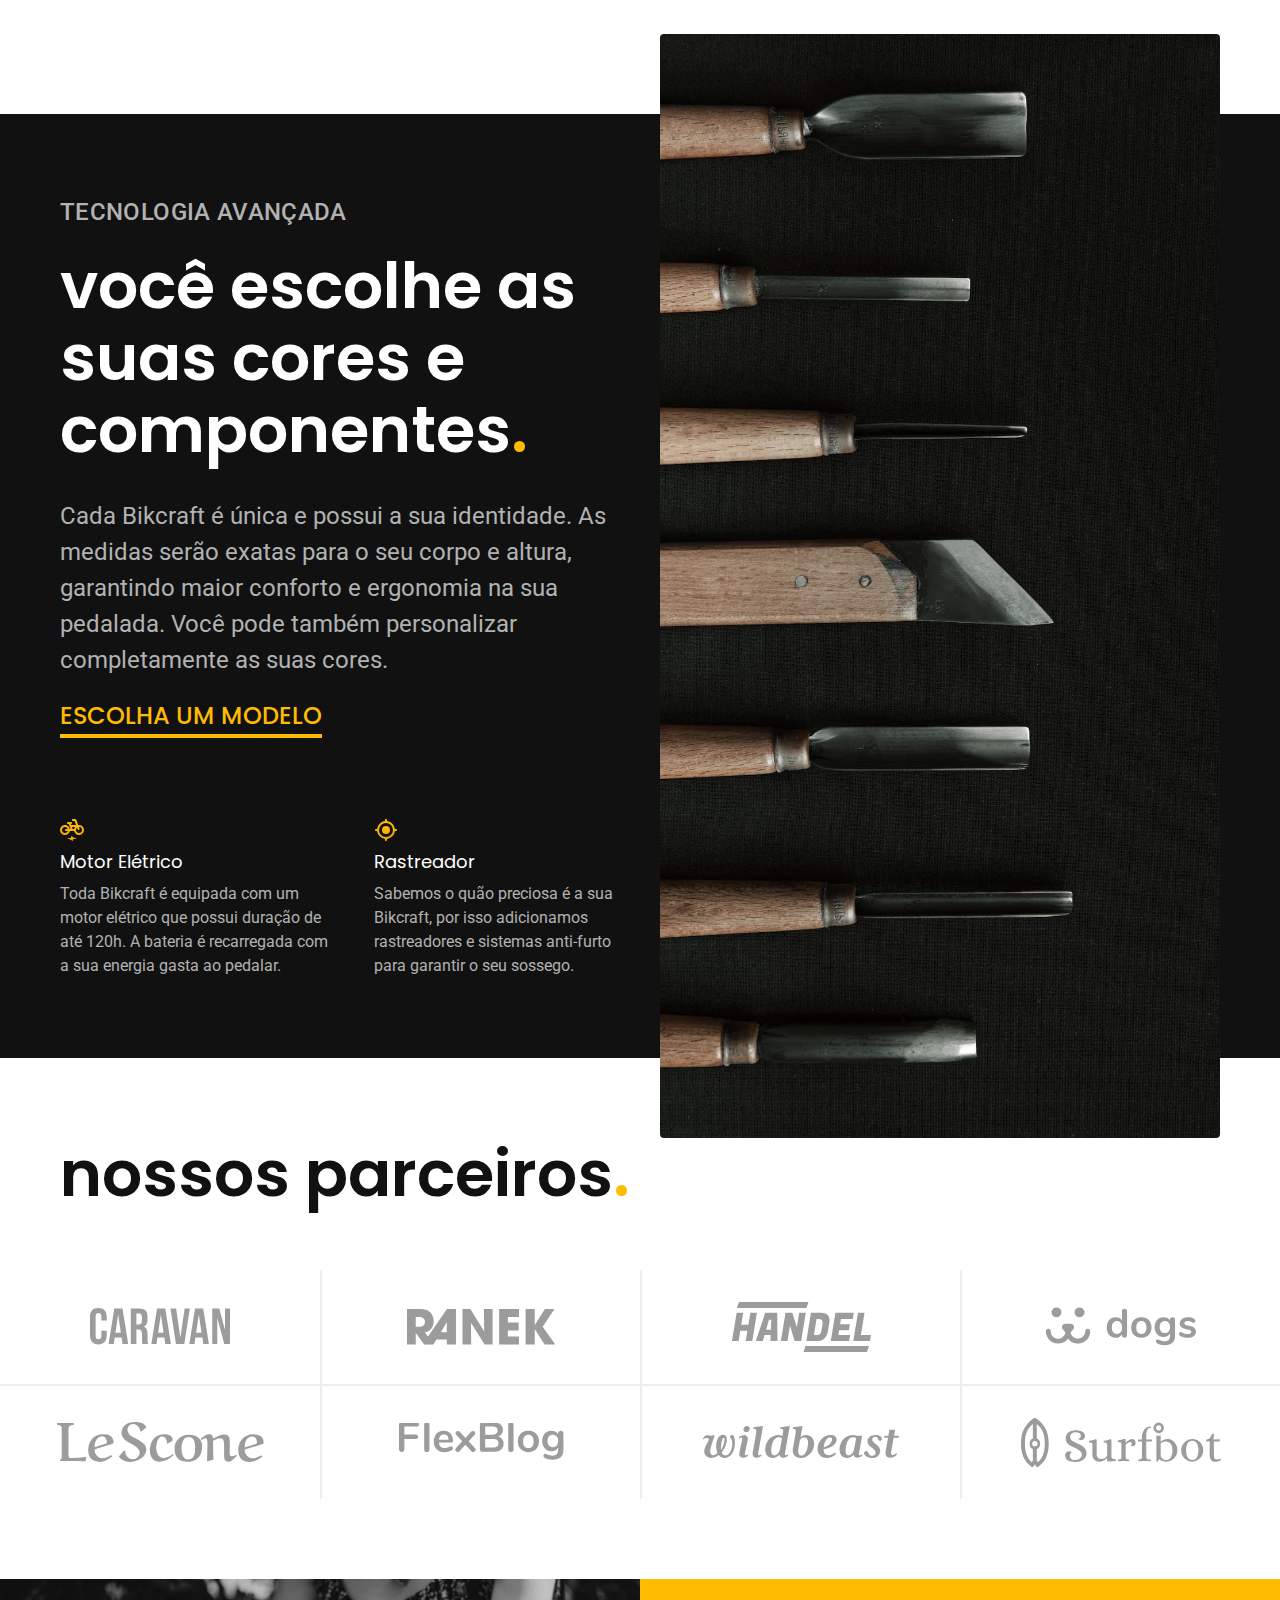
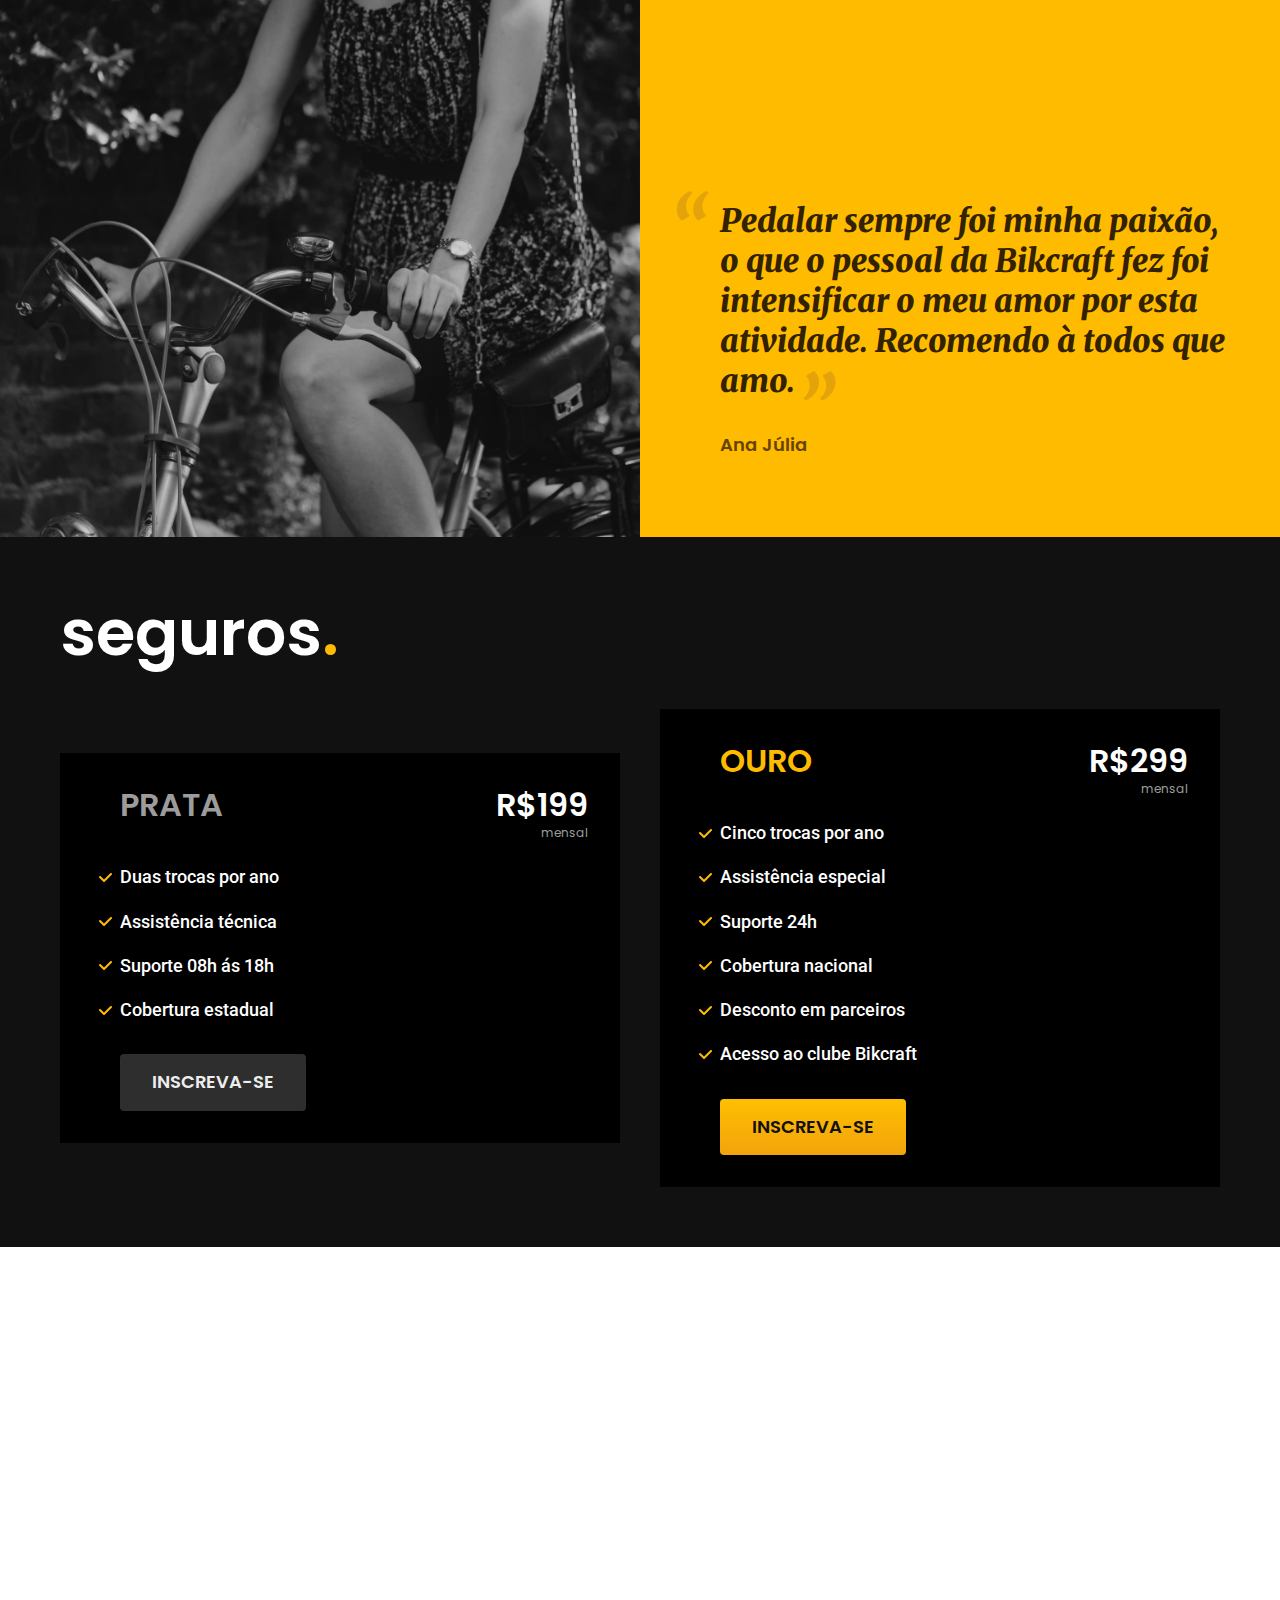
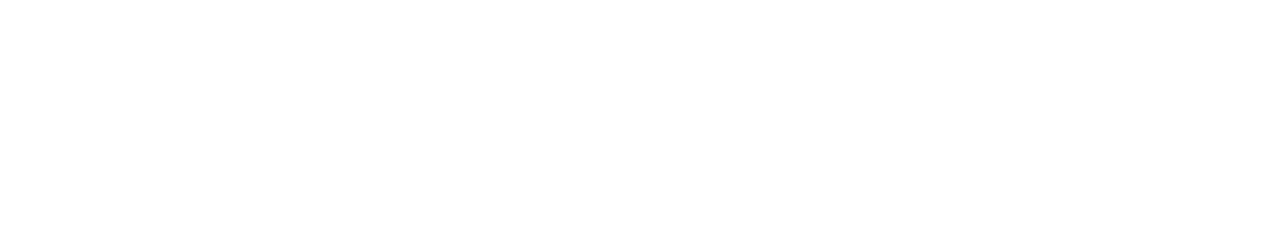
==== commit a5cd3458: "atualizações" ====
--- a/index.html
+++ b/index.html
@@ -10,7 +10,7 @@
   <link rel="stylesheet" href="css/style.css">
   <link rel="preconnect" href="https://fonts.googleapis.com">
   <link rel="preconnect" href="https://fonts.gstatic.com" crossorigin>
-  <link href="https://fonts.googleapis.com/css2?family=Fira+Sans:wght@400;700&family=Poppins:wght@400;600&family=Roboto:wght@400;500&display=swap" rel="stylesheet">
+  <link href="https://fonts.googleapis.com/css2?family=Merriweather:ital,wght@1,900&family=Poppins:wght@400;600&family=Roboto:wght@400;500&display=swap" rel="stylesheet">
 
 </head>
 
@@ -104,6 +104,47 @@
       <li><img src="img/parceiros/surfbot.svg" alt="surfbot"></li>
     </ul>
   </section>
+
+  <section class="depoimento" aria-label="Depoimento">
+    <div>
+      <img src="img/fotos/depoimento.jpg" alt="Pessoa pedalando uma bicicleta Bikcraft">
+    </div>
+    <div class="depoimento-conteudo">
+      <blockquote class="font-1-xl cor-p5">
+        <p>Pedalar sempre foi minha paixão, o que o pessoal da Bikcraft fez foi intensificar o meu amor por esta atividade. Recomendo à todos que amo.</p>
+      </blockquote>
+      <span class="font-1-m-b cor-p4">Ana Júlia</span>
+    </div>
+  </section>
+  <article class="seguros-bg">
+    <div class="seguros container">
+      <h2 class="font-1-xxl cor-0">seguros<span class="cor-p1">.</span></h2>
+      <div class="seguros-item">
+        <h3 class="font-1-xl cor-6">PRATA</h3>
+        <span class="font-1-xl cor-0">R$199 <span class="font-1-xs cor-6">mensal</span></span>
+        <ul class="font-2-m cor-0">
+          <li>Duas trocas por ano</li>
+          <li>Assistência técnica</li>
+          <li>Suporte 08h ás 18h</li>
+          <li>Cobertura estadual</li>
+        </ul>
+        <a class="botao secundario" href="orcamento.html">Inscreva-se</a>
+      </div>
+      <div class="seguros-item">
+        <h3 class="font-1-xl cor-p1">OURO</h3>
+        <span class="font-1-xl cor-0">R$299 <span class="font-1-xs cor-6">mensal</span></span>
+        <ul class="font-2-m cor-0">
+          <li>Cinco trocas por ano</li>
+          <li>Assistência especial</li>
+          <li>Suporte 24h</li>
+          <li>Cobertura nacional</li>
+          <li>Desconto em parceiros</li>
+          <li>Acesso ao clube Bikcraft</li>
+        </ul>
+        <a class="botao " href="orcamento.html">Inscreva-se</a>
+      </div>
+    </div>
+  </article>
 </body>
 
 </html>--- a/css/style.css
+++ b/css/style.css
@@ -10,6 +10,10 @@
 @import "home/introducao.css";
 @import "home/tecnologia.css";
 @import "home/parceiros.css";
+@import "home/depoimento.css";
 
 /* Bicicletas */
 @import "bicicletas/bicicletas-lista.css";
+
+/* Seguros */
+@import "seguros/seguros.css";
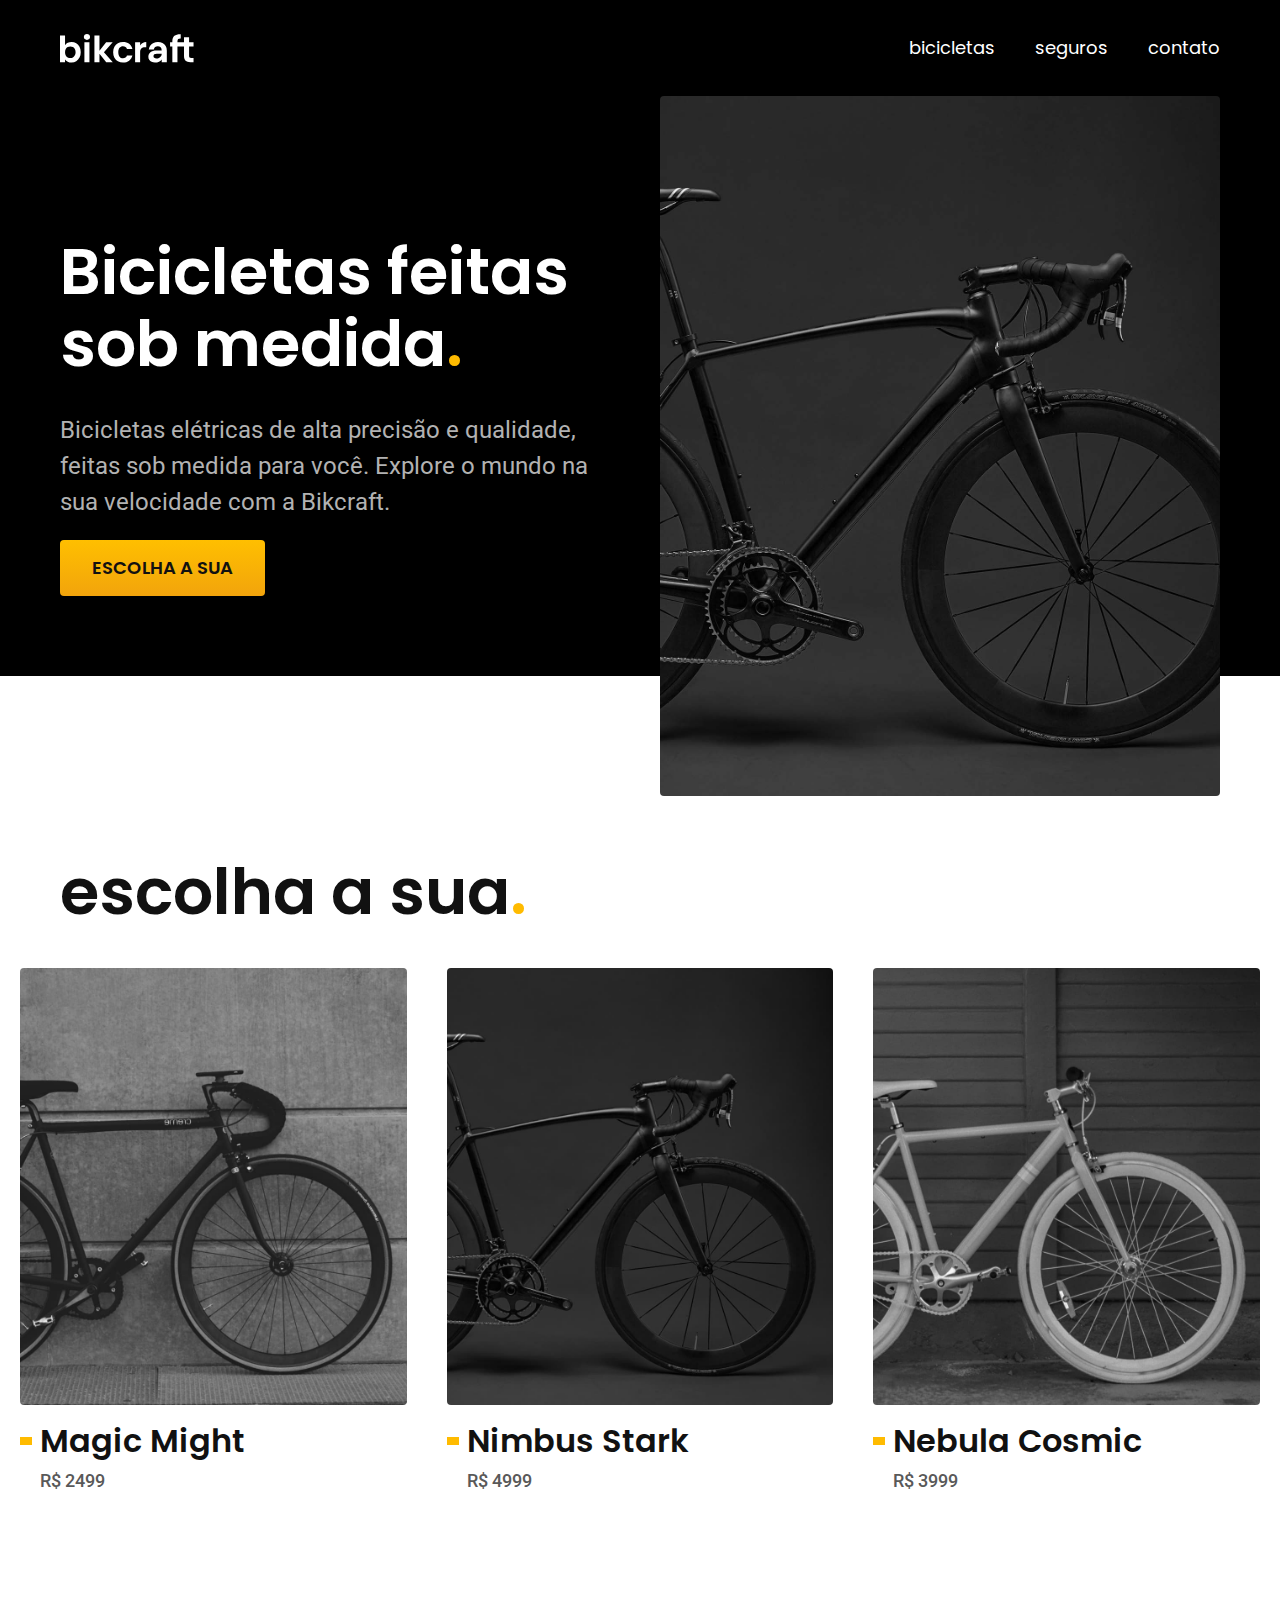
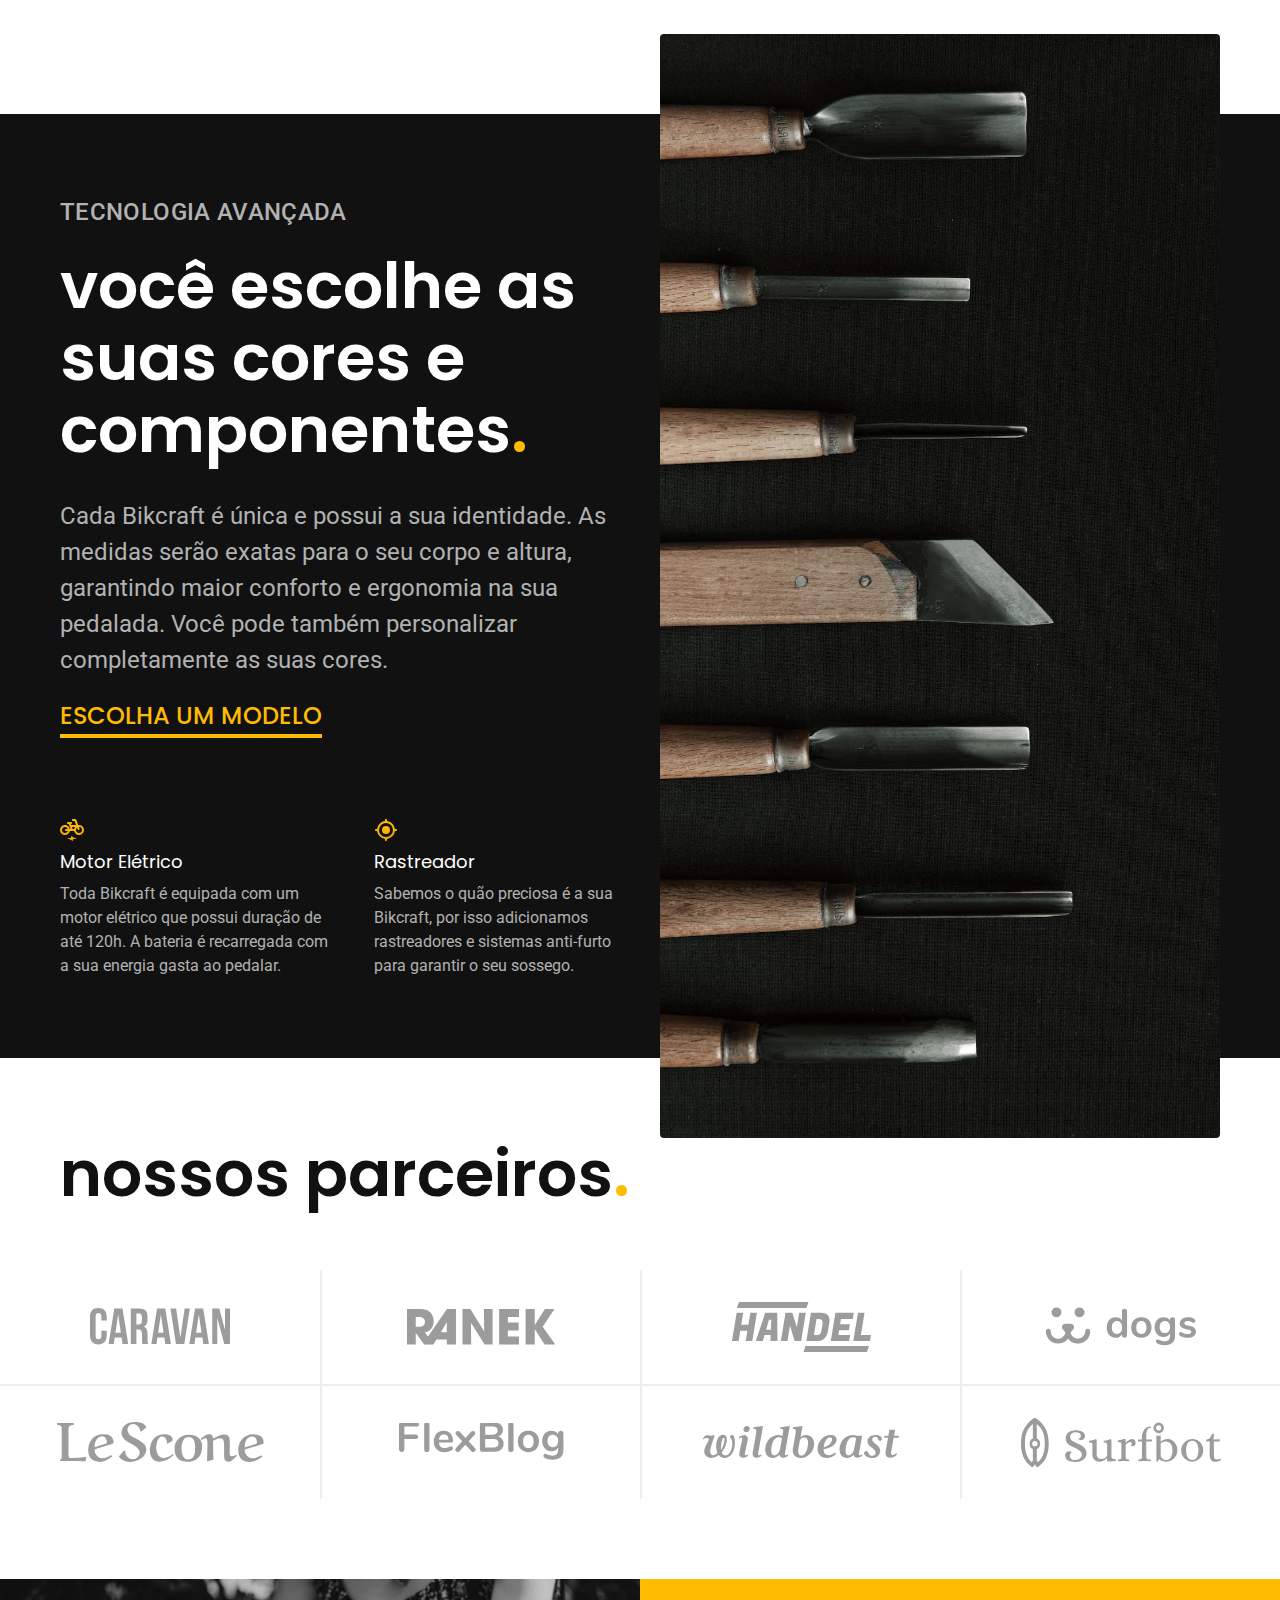
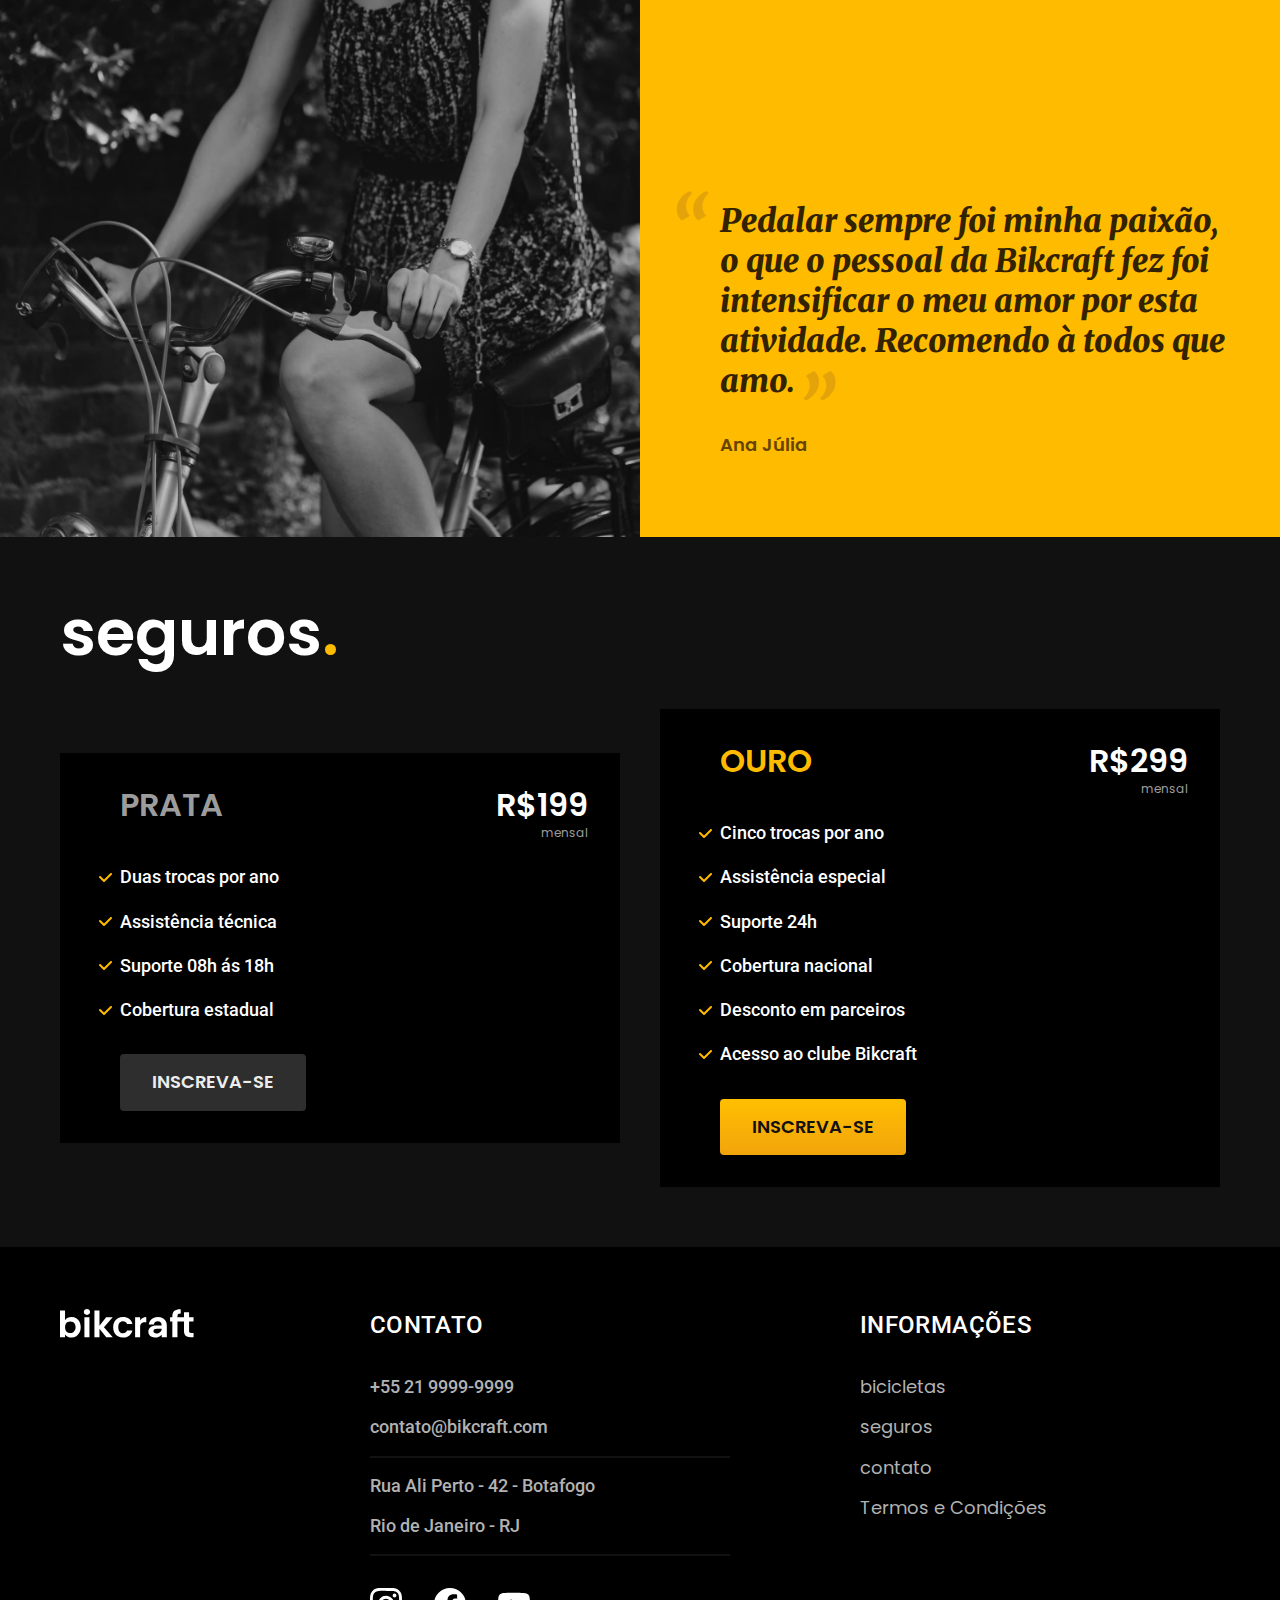
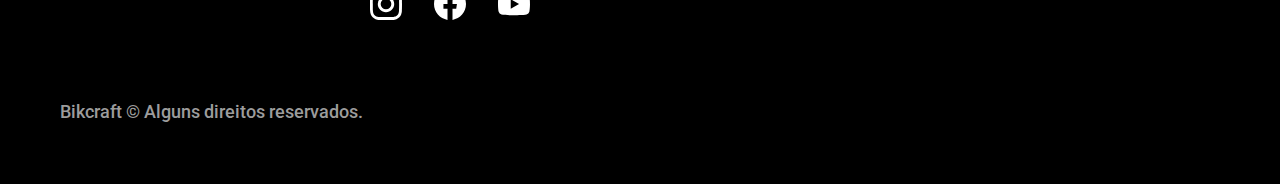
==== commit 28e3f7c1: "completo" ====
--- a/index.html
+++ b/index.html
@@ -145,6 +145,43 @@
       </div>
     </div>
   </article>
+  <footer class="footer-bg">
+    <div class="footer container">
+      <img src="img/bikcraft.svg" alt="Bikcraft">
+      <div class="footer-contato">
+        <h3 class="font-2-l-b cor-0">Contato</h3>
+        <ul class="font-2-m cor-5 ">
+          <li><a href="tel:+552199999999">+55 21 9999-9999</a></li>
+          <li><a href="mailto:contato@bikcraft.com">contato@bikcraft.com</a></li>
+          <li>Rua Ali Perto - 42 - Botafogo</li>
+          <li>Rio de Janeiro - RJ</li>
+        </ul>
+        <div class="footer-redes">
+          <a href="">
+            <img src="img/redes/instagram.svg" alt="Instagram">
+          </a>
+          <a href="">
+            <img src="img/redes/facebook.svg" alt="Facebook">
+          </a>
+          <a href="">
+            <img src="img/redes/youtube.svg" alt="Youtube">
+          </a>
+        </div>
+      </div>
+      <div class="footer-informacoes">
+        <h3 class="font-2-l-b cor-0">Informações</h3>
+        <nav>
+          <ul class="font-1-m cor-5">
+            <li><a href="./bicicletas.html">bicicletas</a></li>
+            <li><a href="./seguros.html">seguros</a></li>
+            <li><a href="./contato.html">contato</a></li>
+            <li><a href="./termos.html">Termos e Condições</a></li>
+          </ul>
+        </nav>
+      </div>
+      <p class="footer-copy font-2-m cor-6">Bikcraft © Alguns direitos reservados.</p>
+    </div>
+  </footer>
 </body>
 
 </html>--- a/css/style.css
+++ b/css/style.css
@@ -1,7 +1,8 @@
-@import "global/header.css";
+@import "global/global.css";
 @import "utilidades/tipografia.css";
 @import "utilidades/cores.css";
-@import "global/global.css";
+@import "global/header.css";
+@import "global/footer.css";
 
 /* Utilidades */
 @import "utilidades/componentes.css";
